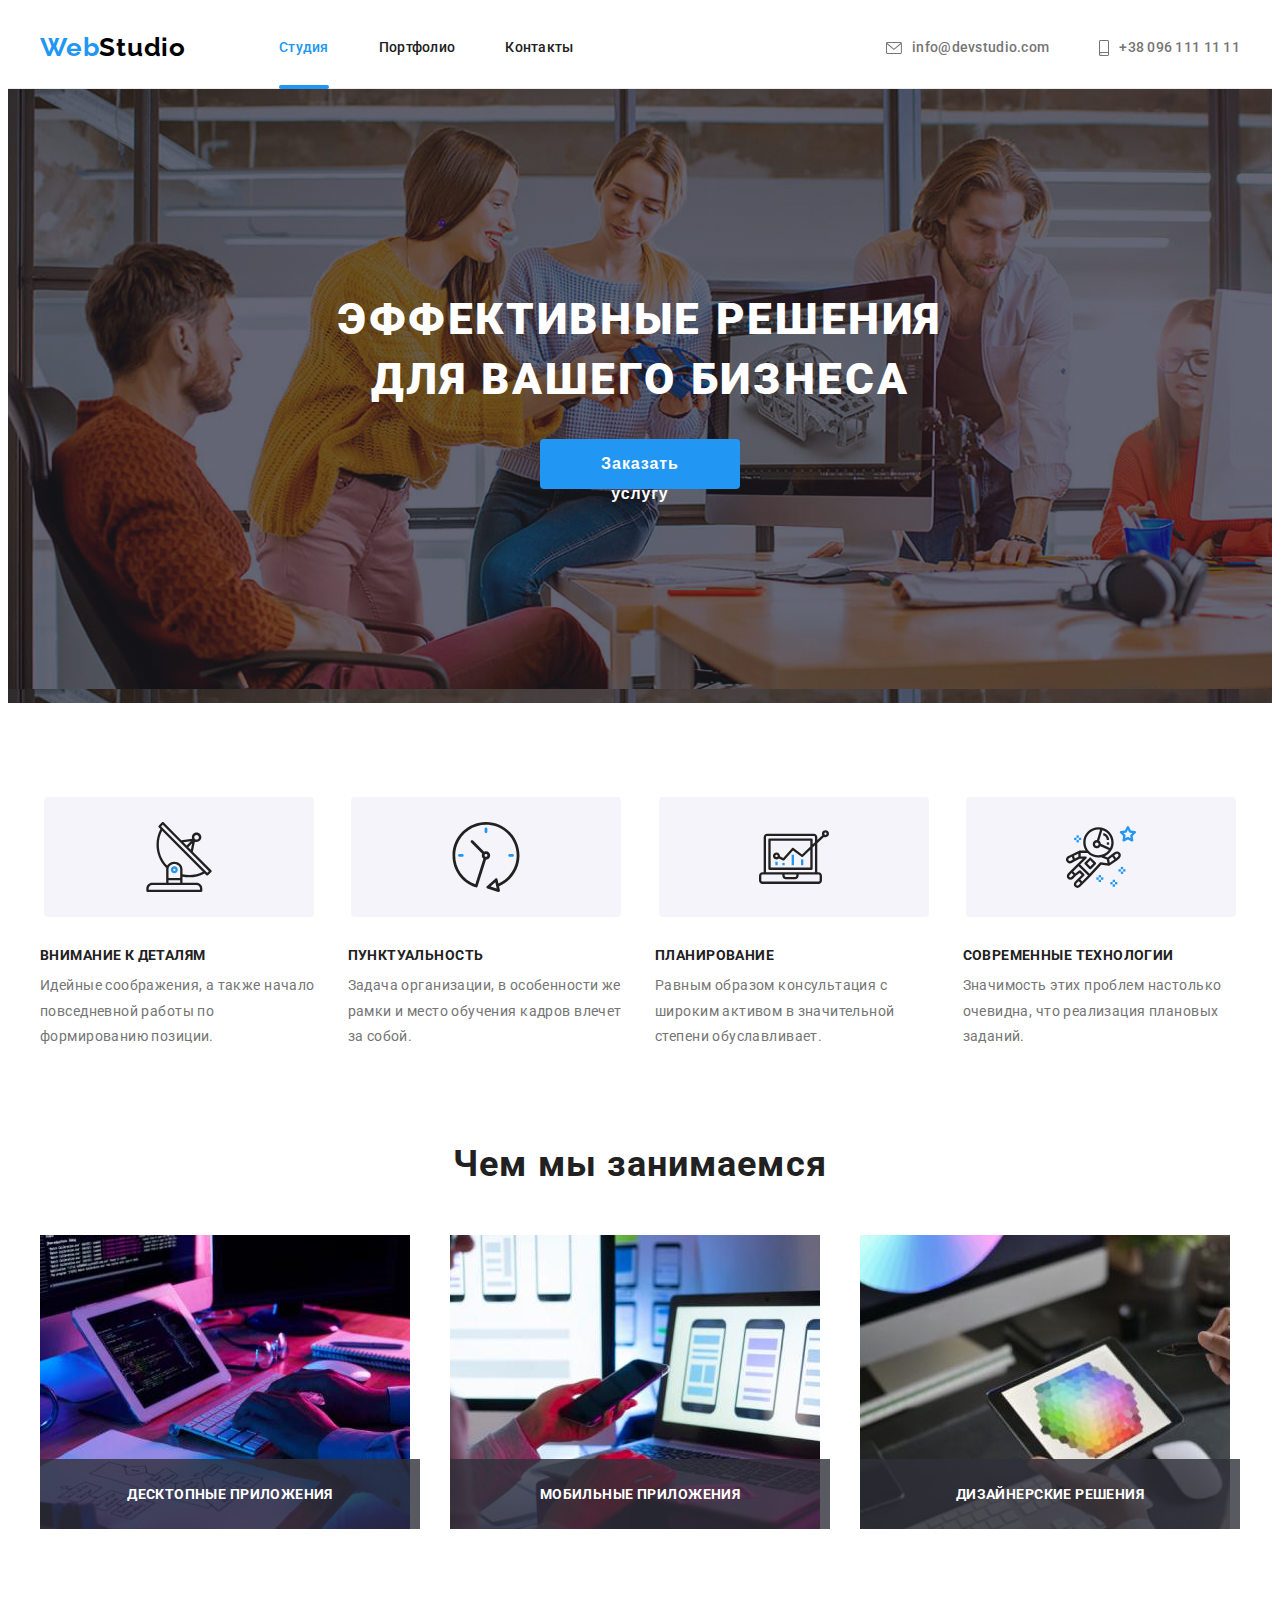
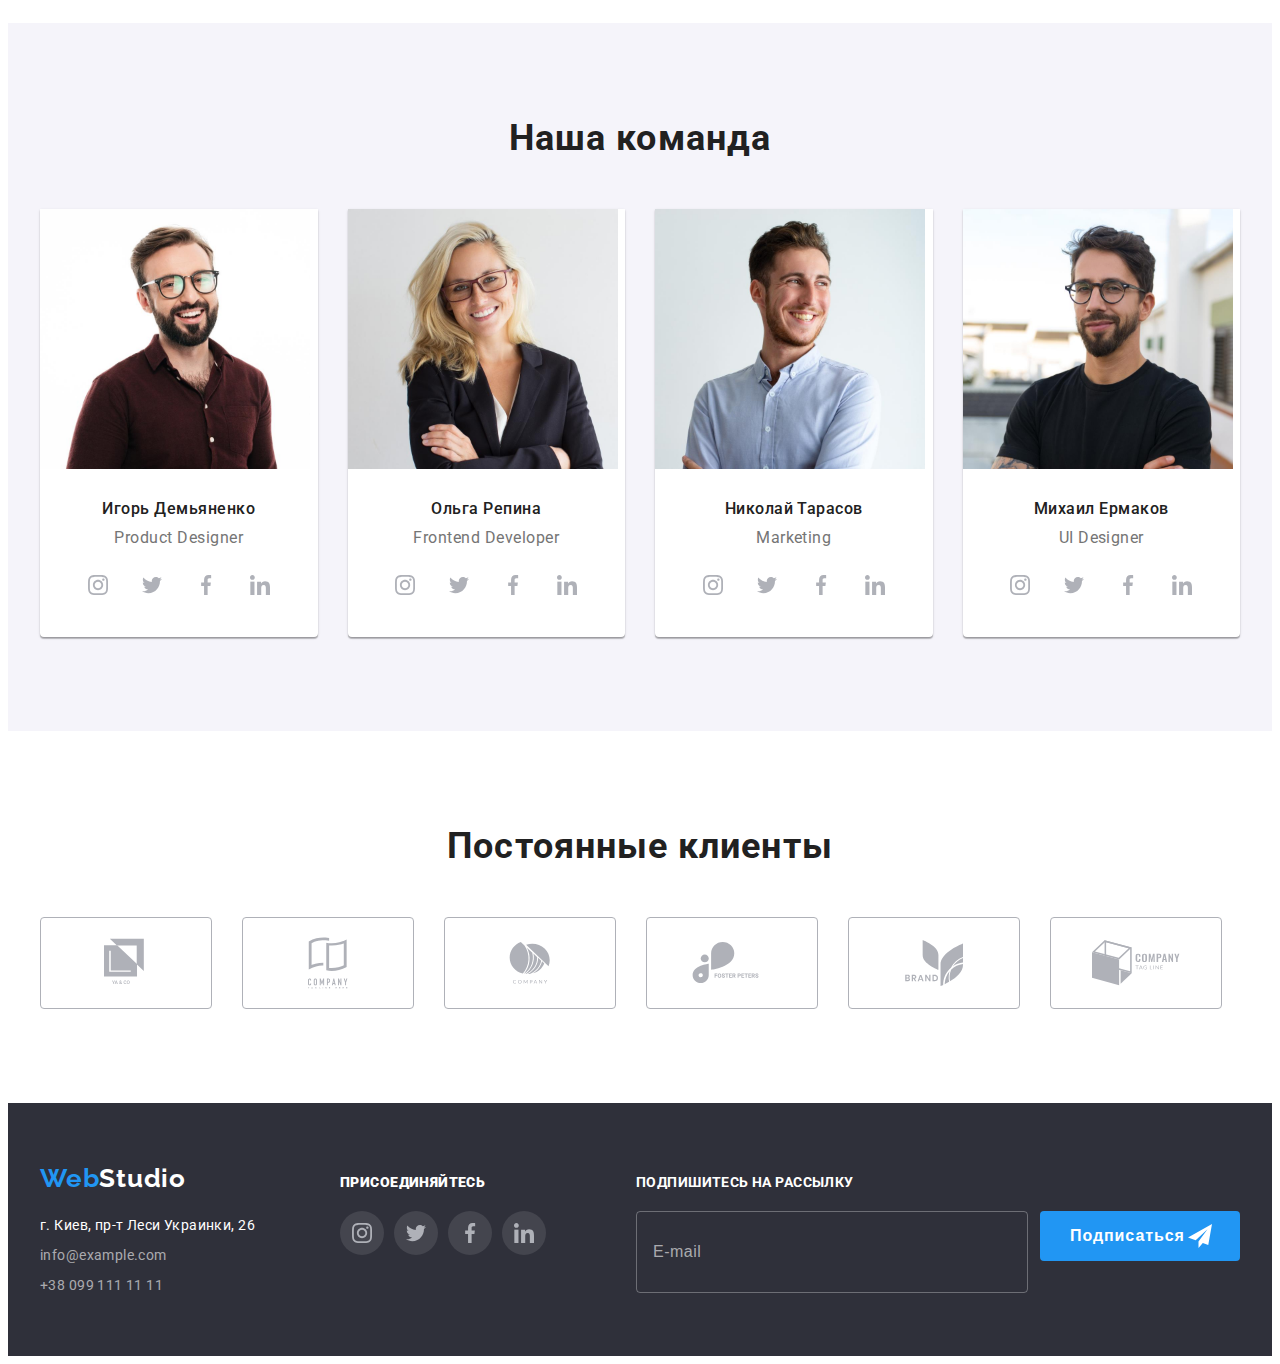
==== index.html @ e1574d2a "Copies all files from hw-06 to hw-07" ====
<!DOCTYPE html>
<html lang="ru">
  <head>
    <meta charset="UTF-8" />
    <meta http-equiv="X-UA-Compatible" content="IE=edge" />
    <meta name="viewport" content="width=device-width, initial-scale=1.0" />
    <title>Веб Студия</title>
    <link
      rel="stylesheet"
      href="https://cdnjs.cloudflare.com/ajax/libs/modern-normalize/1.0.0/modern-normalize.css"
      integrity="sha512-Zx6MlUMKSVJoQ+83OwhdILe8cSEsCzfqThJd7J/VA2UrK6Ctj85p+xzqfyuNXE5B1k25uUdmJ2OzItbBy9GHAQ=="
      crossorigin="anonymous"
    />

    <link rel="preconnect" href="https://fonts.gstatic.com" />
    <link
      rel="stylesheet"
      href="https://cdnjs.cloudflare.com/ajax/libs/animate.css/4.1.1/animate.min.css"
    />
    <link
      href="https://fonts.googleapis.com/css2?family=Raleway:wght@700&family=Roboto:wght@400;500;700;900&display=swap"
      rel="stylesheet"
    />

    <link rel="stylesheet" href="./CSS/styles.css" />
  </head>

  <body>
    <!--Шапка страницы-->
    <header class="header">
      <div class="container">
        <a class="logo link animate__swing" lang="en" href="./index.html"
          >Web<span class="logo-header-part">Studio</span></a
        >

        <nav class="site-nav">
          <ul class="list">
            <li class="list-item">
              <a class="link action current" href="./index.html">Студия</a>
            </li>
            <li class="list-item">
              <a class="link action" href="./portfolio.html">Портфолио</a>
            </li>
            <li class="list-item">
              <a class="link action" href="">Контакты</a>
            </li>
          </ul>
        </nav>
        <ul class="list header-contacts">
          <li class="list-item">
            <a class="link action" href="mailto:info@devstudio.com">
              <svg class="contacts-icon" width="16" height="12">
                <use href="./images/icons.svg#icon-mail"></use>
              </svg>
              info@devstudio.com</a
            >
          </li>
          <li class="list-item">
            <a class="link action" href="tel:+380961111111">
              <svg class="contacts-icon" width="10" height="16">
                <use href="./images/icons.svg#icon-smartphone"></use>
              </svg>
              +38 096 111 11 11</a
            >
          </li>
        </ul>
      </div>
    </header>

    <!--Основной контент страницы-->
    <main>
      <!--Секция герой-->
      <section class="hero">
        <h1 class="hero-title">Эффективные решения для вашего бизнеса</h1>
        <button class="hero-btn action-btn" type="button" data-modal-open>
          Заказать услугу
        </button>
      </section>

      <!--Секция преимущества компании-->
      <section class="advantages">
        <div class="container">
          <h2 class="visually-hidden">Наши сильные стороны</h2>

          <ul class="list">
            <li class="advantages-item">
              <div class="advantages-icon-box">
                <svg class="advantages-icon" width="70" height="70">
                  <use href="./images/icons.svg#icon-antenna"></use>
                </svg>
              </div>
              <h3 class="advantages-title">Внимание к деталям</h3>
              <p class="advantages-text">
                Идейные соображения, а также начало повседневной работы по
                формированию позиции.
              </p>
            </li>
            <li class="advantages-item">
              <div class="advantages-icon-box">
                <svg class="advantages-icon" width="70" height="70">
                  <use href="./images/icons.svg#icon-clock"></use>
                </svg>
              </div>
              <h3 class="advantages-title">Пунктуальность</h3>
              <p class="advantages-text">
                Задача организации, в особенности же рамки и место обучения
                кадров влечет за собой.
              </p>
            </li>
            <li class="advantages-item">
              <div class="advantages-icon-box">
                <svg class="advantages-icon" width="70" height="70">
                  <use href="./images/icons.svg#icon-diagram"></use>
                </svg>
              </div>
              <h3 class="advantages-title">Планирование</h3>
              <p class="advantages-text">
                Равным образом консультация с широким активом в значительной
                степени обуславливает.
              </p>
            </li>
            <li class="advantages-item">
              <div class="advantages-icon-box">
                <svg class="advantages-icon" width="70" height="70">
                  <use href="./images/icons.svg#icon-astronaut"></use>
                </svg>
              </div>
              <h3 class="advantages-title">Современные технологии</h3>
              <p class="advantages-text">
                Значимость этих проблем настолько очевидна, что реализация
                плановых заданий.
              </p>
            </li>
          </ul>
        </div>
      </section>

      <!--Секция чем занимается компания-->
      <section class="abilities">
        <div class="container">
          <h2 class="abilities-title">Чем мы занимаемся</h2>
          <ul class="abilities-list list">
            <li class="abilities-item">
              <img
                src="./images/what-we-do/img-box1.jpg"
                alt="Разработчик компании вводит код для серверной части сайта с клавиатуры"
                width="370"
                height="294"
              />
              <h3 class="abilities-subtitle">Десктопные приложения</h3>
            </li>
            <li class="abilities-item">
              <img
                src="./images/what-we-do/img-box2.jpg"
                alt="Сотрудник компании создает макет интерфейса сайта адаптивный для мобильных устройств"
                width="370"
                height="294"
              />
              <h3 class="abilities-subtitle">Мобильные приложения</h3>
            </li>
            <li class="abilities-item">
              <img
                src="./images/what-we-do/img-box3.jpg"
                alt="Дизайнер компании подбирает цвет на палитре планшета"
                width="370"
                height="294"
              />
              <h3 class="abilities-subtitle">Дизайнерские решения</h3>
            </li>
          </ul>
        </div>
      </section>

      <!--Секция команда компании-->
      <section class="team">
        <div class="container">
          <h2 class="team-title">Наша команда</h2>
          <ul class="list team-list">
            <li class="team-item">
              <img
                src="./images/command-of-company/demyanenko.jpg"
                alt="Молодой мужчина в очках с аккуратной бородой в тёмной рубашке"
                width="270"
                height="260"
              />
              <div class="team-item-thumb">
                <h3 class="team-member">Игорь Демьяненко</h3>
                <p class="team-member-profesion">Product Designer</p>
                <ul class="list list-social-link">
                  <li class="item">
                    <a class="link" href="">
                      <svg class="social-icon" width="20" height="20">
                        <use href="./images/icons.svg#icon-instagram"></use>
                      </svg>
                    </a>
                  </li>
                  <li class="item">
                    <a class="link" href="">
                      <svg class="social-icon" width="20" height="20">
                        <use href="./images/icons.svg#icon-twitter"></use>
                      </svg>
                    </a>
                  </li>
                  <li class="item">
                    <a href="" class="link">
                      <svg class="social-icon" width="20" height="20">
                        <use href="./images/icons.svg#icon-facebook"></use>
                      </svg>
                    </a>
                  </li>
                  <li class="item">
                    <a href="" class="link">
                      <svg class="social-icon" width="20" height="20">
                        <use href="./images/icons.svg#icon-linkedin"></use>
                      </svg>
                    </a>
                  </li>
                </ul>
              </div>
            </li>

            <li class="team-item">
              <img
                src="./images/command-of-company/repina.jpg"
                alt="Молодая девушка блондинка в очках с красивой улыбкой"
                width="270"
                height="260"
              />
              <div class="team-item-thumb">
                <h3 class="team-member">Ольга Репина</h3>
                <p class="team-member-profesion">Frontend Developer</p>
                <ul class="list list-social-link">
                  <li class="item">
                    <a class="link" href="">
                      <svg class="social-icon" width="20" height="20">
                        <use href="./images/icons.svg#icon-instagram"></use>
                      </svg>
                    </a>
                  </li>
                  <li class="item">
                    <a class="link" href="">
                      <svg class="social-icon" width="20" height="20">
                        <use href="./images/icons.svg#icon-twitter"></use>
                      </svg>
                    </a>
                  </li>
                  <li class="item">
                    <a href="" class="link">
                      <svg class="social-icon" width="20" height="20">
                        <use href="./images/icons.svg#icon-facebook"></use>
                      </svg>
                    </a>
                  </li>
                  <li class="item">
                    <a href="" class="link">
                      <svg class="social-icon" width="20" height="20">
                        <use href="./images/icons.svg#icon-linkedin"></use>
                      </svg>
                    </a>
                  </li>
                </ul>
              </div>
            </li>

            <li class="team-item">
              <img
                src="./images/command-of-company/tarasov.jpg"
                alt="Молодой парень в белой рубашке улыбается"
                width="270"
                height="260"
              />
              <div class="team-item-thumb">
                <h3 class="team-member">Николай Тарасов</h3>
                <p class="team-member-profesion">Marketing</p>
                <ul class="list list-social-link">
                  <li class="item">
                    <a class="link" href="">
                      <svg class="social-icon" width="20" height="20">
                        <use href="./images/icons.svg#icon-instagram"></use>
                      </svg>
                    </a>
                  </li>
                  <li class="item">
                    <a class="link" href="">
                      <svg class="social-icon" width="20" height="20">
                        <use href="./images/icons.svg#icon-twitter"></use>
                      </svg>
                    </a>
                  </li>
                  <li class="item">
                    <a href="" class="link">
                      <svg class="social-icon" width="20" height="20">
                        <use href="./images/icons.svg#icon-facebook"></use>
                      </svg>
                    </a>
                  </li>
                  <li class="item">
                    <a href="" class="link">
                      <svg class="social-icon" width="20" height="20">
                        <use href="./images/icons.svg#icon-linkedin"></use>
                      </svg>
                    </a>
                  </li>
                </ul>
              </div>
            </li>

            <li class="team-item">
              <img
                src="./images/command-of-company/ermakov.jpg"
                alt="Молодой парень с короткой бородой в очках и черной футболке"
                width="270"
                height="260"
              />
              <div class="team-item-thumb">
                <h3 class="team-member">Михаил Ермаков</h3>
                <p class="team-member-profesion">UI Designer</p>
                <ul class="list list-social-link">
                  <li class="item">
                    <a class="link" href="">
                      <svg class="social-icon" width="20" height="20">
                        <use href="./images/icons.svg#icon-instagram"></use>
                      </svg>
                    </a>
                  </li>
                  <li class="item">
                    <a class="link" href="">
                      <svg class="social-icon" width="20" height="20">
                        <use href="./images/icons.svg#icon-twitter"></use>
                      </svg>
                    </a>
                  </li>
                  <li class="item">
                    <a href="" class="link">
                      <svg class="social-icon" width="20" height="20">
                        <use href="./images/icons.svg#icon-facebook"></use>
                      </svg>
                    </a>
                  </li>
                  <li class="item">
                    <a href="" class="link">
                      <svg class="social-icon" width="20" height="20">
                        <use href="./images/icons.svg#icon-linkedin"></use>
                      </svg>
                    </a>
                  </li>
                </ul>
              </div>
            </li>
          </ul>
        </div>
      </section>

      <!-- Секция постоянные клиенты -->
      <section class="regular-customers">
        <div class="container">
          <h2 class="regular-customers-title">Постоянные клиенты</h2>
          <ul class="list regular-customers-list">
            <li class="regular-customers-item">
              <a href="" class="link action">
                <svg class="icon" width="44" height="50">
                  <use href="./images/icons.svg#icon-logo-1"></use>
                </svg>
              </a>
            </li>
            <li class="regular-customers-item">
              <a href="" class="link action">
                <svg class="icon" width="40" height="52">
                  <use href="./images/icons.svg#icon-logo-2"></use>
                </svg>
              </a>
            </li>
            <li class="regular-customers-item">
              <a href="" class="link action">
                <svg class="icon" width="42" height="42">
                  <use href="./images/icons.svg#icon-logo-3"></use>
                </svg>
              </a>
            </li>
            <li class="regular-customers-item">
              <a href="" class="link action">
                <svg class="icon" width="80" height="42">
                  <use href="./images/icons.svg#icon-logo-4"></use>
                </svg>
              </a>
            </li>
            <li class="regular-customers-item">
              <a href="" class="link action">
                <svg class="icon" width="60" height="46">
                  <use href="./images/icons.svg#icon-logo-5"></use>
                </svg>
              </a>
            </li>
            <li class="regular-customers-item">
              <a href="" class="link action">
                <svg class="icon" width="88" height="46">
                  <use href="./images/icons.svg#icon-logo-6"></use>
                </svg>
              </a>
            </li>
          </ul>
        </div>
      </section>
    </main>

    <!--Подвал страницы-->
    <footer class="footer">
      <div class="container">
        <div>
          <a class="logo link animate__swing" href="./index.html"
            >Web<span class="logo-footer-part">Studio</span></a
          >
          <address class="address">
            <p class="address-text">г. Киев, пр-т Леси Украинки, 26</p>
            <ul class="list footer-contacts">
              <li class="item">
                <a class="link" href="mailto:info@example.com"
                  >info@example.com</a
                >
              </li>
              <li class="item">
                <a class="link" href="tel:+380991111111">+38 099 111 11 11</a>
              </li>
            </ul>
          </address>
        </div>
        <div class="join-part">
          <p class="join-text"><strong>присоединяйтесь</strong></p>
          <ul class="list list-social-link">
            <li class="item">
              <a class="link" href="">
                <svg class="social-icon" width="20" height="20">
                  <use href="./images/icons.svg#icon-instagram"></use>
                </svg>
              </a>
            </li>
            <li class="item">
              <a class="link" href="">
                <svg class="social-icon" width="20" height="20">
                  <use href="./images/icons.svg#icon-twitter"></use>
                </svg>
              </a>
            </li>
            <li class="item">
              <a href="" class="link">
                <svg class="social-icon" width="20" height="20">
                  <use href="./images/icons.svg#icon-facebook"></use>
                </svg>
              </a>
            </li>
            <li class="item">
              <a href="" class="link">
                <svg class="social-icon" width="20" height="20">
                  <use href="./images/icons.svg#icon-linkedin"></use>
                </svg>
              </a>
            </li>
          </ul>
        </div>

        <div class="subscription-part">
          <strong class="subscription-text">Подпишитесь на рассылку</strong>
          <form class="subscription-form">
            <input
              class="form-field"
              type="email"
              name="email-for-subscription"
              placeholder="E-mail"
              required
            />
            <button class="subscription-btn" type="submit">
              Подписаться<svg class="icon" width="24" height="24">
                <use href="./images/icons.svg#icon-send"></use>
              </svg>
            </button>
          </form>
        </div>
      </div>
    </footer>

    <!-- Модальное окно -->
    <div class="backdrop is-hidden" data-modal>
      <div class="modal-window">
        <button class="close-modal-btn" type="button" data-modal-close>
          <svg class="close-modal-icon">
            <use href="./images/icons.svg#icon-close-modal"></use>
          </svg>
        </button>

        <p class="modal-description">Оставьте свои данные, мы вам перезвоним</p>
        <form class="modal-form">
          <label class="modal-label" for="user-name">Имя</label>
          <div class="modal-field-box">
            <input
              class="modal-input input-text"
              id="user-name"
              type="text"
              name="user-name"
              minlength="2"
              required
            />
            <svg class="modal-icon" width="18" height="18">
              <use href="./images/icons.svg#icon-user-name"></use>
            </svg>
          </div>
          <label class="modal-label" for="user-phone">Телефон</label>
          <div class="modal-field-box">
            <input
              class="modal-input input-text"
              id="user-phone"
              type="tel"
              name="user-phone"
              pattern="[0-9]{3}-[0-9]{3}-[0-9]{2}-[0-9]{2}"
              title="000-000-00-00"
              required
            />
            <svg class="modal-icon" width="18" height="18">
              <use href="./images/icons.svg#icon-user-phone"></use>
            </svg>
          </div>
          <label class="modal-label" for="user-email">Почта</label>
          <div class="modal-field-box">
            <input
              class="modal-input input-text"
              id="user-email"
              type="email"
              name="user-email"
            />
            <svg class="modal-icon" width="18" height="18">
              <use href="./images/icons.svg#icon-user-email"></use>
            </svg>
          </div>

          <label class="modal-label" for="user-comment">Комментарий</label>
          <textarea
            class="comment-field input-text"
            name="user-comment"
            id="user-comment"
            placeholder="Введите текст"
          ></textarea>

          <div class="agreement-box">
            <label class="agreement-text" for="user-agreement"
              ><input
                class="agreement-input visually-hidden"
                id="user-agreement"
                type="checkbox"
              />
              <span class="agreement-checkbox"></span>
              Соглашаюсь с рассылкой и принимаю&nbsp
            </label>
            <a class="link agreement-link" href=""> Условия договора</a>
          </div>

          <button class="send-modal-btn" type="submit">Отправить</button>
        </form>
      </div>
    </div>

    <script src="./js/modal.js"></script>
  </body>
</html>
---- CSS/styles.css ----
:root {
  /* Паддинги секций */
  --section-pdg: 94px;

  /* Основной зазор */
  --primary-gap: 30px;

  /* Шрифты */
  --primary-font: 'Roboto', sans-serif;
  --secondary-font: 'Raleway', sans-serif;

  /* Фоны */
  --primary-bgc: #ffffff;
  --footer-bgc: #2f303a;
  /* Фон кнопок фильтра и фон секции команды*/
  --secondary-bgc: #f5f4fa;

  /* Заголовки h2-h3, текст кнопок фильтра, текст навигации в шапке */
  --main-title-color: #212121;

  /* Основной текст, контакты в шапке */
  --paragraph-color: #757575;

  /* Цвета логотипа */
  --primary-part-logo-color: #2196f3;
  --header-part-logo-color: #000000;
  --footer-part-logo-color: #ffffff;

  /* Состояние активности: ссылки (текст), кнопки фильтра (фон) */
  --action-color: #2196f3;

  /* Фон кнопки героя при наведении */
  --hero-btn-action-bgc: #188ce8;

  /* Почта и телефон в подвале */
  --fotter-contacts-color: rgba(255, 255, 255, 0.6);

  /* Рамка карточек проектов в портфолио */
  --project-border-color: #eeeeee;
}

body {
  font-family: var(--primary-font);
  background-color: var(--primary-bgc);
}

h1,
h2,
h3,
h4,
h5,
h6,
p {
  margin: 0;
}

ul,
ol {
  margin: 0;
  padding: 0;
}

img {
  display: block;
  max-width: 100%;
  height: auto;
}

.list {
  list-style: none;
}

.link {
  text-decoration: none;
}

.container {
  max-width: 1200px;
  padding-left: 15px;
  padding-right: 15px;
  margin: 0 auto;
}

/* ===========ЛОГО============= */
.logo {
  margin-right: 93px;
  padding: 24px 0;
  font-family: var(--secondary-font);
  font-size: 26px;
  line-height: 1.2;
  font-weight: 700;
  letter-spacing: 0.03em;
  color: #2196f3;
  animation-duration: 1000ms;
  animation-delay: 250ms;
}

.logo-header-part {
  color: #000000;
}

.logo:hover {
  animation-iteration-count: infinite;
  animation-duration: 500ms;
  animation-name: pulse;
}

.logo-footer-part {
  color: #ffffff;
}

.footer .logo {
  padding: 0;
  margin-right: 0;
}

/* =============КОНЕЦ ЛОГО============== */

/* ===============ШАПКА========================= */
.header {
  border-bottom: 1px solid #ececec;
}

.header .link {
  display: block;
}

.site-nav .link {
  padding: 32px 0;
}

.current {
  position: relative;
}

.current::after {
  position: absolute;
  bottom: -1px;
  content: '';
  display: block;
  height: 4px;
  width: 100%;
  border-radius: 2px;
  background-color: var(--primary-part-logo-color);
}

.site-nav .link,
.header-contacts .link {
  font-weight: 500;
  font-size: 14px;
  line-height: 1.14;
  letter-spacing: 0.02em;
  color: #212121;
}

.header-contacts .link {
  /* padding: 5px 0; */
  color: #757575;
  display: flex;
  align-items: center;
}

.contacts-icon {
  fill: currentColor;
  margin-right: 10px;
}

.action {
  transition: color 250ms cubic-bezier(0.4, 0, 0.2, 1);
}

.action:hover,
.action:focus {
  color: var(--action-color);
}

.site-nav .current {
  color: var(--action-color);
}

.header .container {
  display: flex;
  align-items: center;
}

.site-nav .list {
  display: flex;
}

.header .list-item:not(:last-child) {
  margin-right: 50px;
}

.header-contacts {
  display: flex;
  margin-left: auto;
  align-items: center;
}

/* ===================КОНЕЦ ШАПКИ================== */

/* =================ГЕРОЙ===================== */
.hero {
  max-width: 1600px;
  padding: 200px 0;
  margin: 0 auto;
  background-color: #c4c4c4;
  background-image: linear-gradient(
      rgba(47, 48, 58, 0.4),
      rgba(47, 48, 58, 0.4)
    ),
    url(../images/hero.jpg);
  text-align: center;
}

.hero-title {
  margin: 0 auto;
  width: 696px;
  margin-bottom: 30px;
  font-weight: 900;
  font-size: 44px;
  line-height: 1.363636363636364;
  text-transform: uppercase;
  letter-spacing: 0.06em;
  color: #ffffff;
}

.hero-btn,
.subscription-btn,
.send-modal-btn {
  display: inline-block;
  width: 200px;
  height: 50px;
  padding: 10px 32px;
  font-weight: 700;
  font-size: 16px;
  line-height: 1.875;
  text-align: center;
  letter-spacing: 0.058em;
  color: #ffffff;
  background-color: #2196f3;
  border: none;
  border-radius: 4px;
  cursor: pointer;
  transition: background-color 250ms cubic-bezier(0.4, 0, 0.2, 1);
}

.action-btn:hover,
.action-btn:focus,
.subscription-btn:hover,
.subscription-btn:focus,
.send-modal-btn:hover,
.send-modal-btn:focus {
  background-color: var(--hero-btn-action-bgc);
}
/* ===============КОНЕЦ ГЕРОЯ=================== */

/* ================ПРЕИМУЩЕСТВА================ */
.advantages {
  padding: var(--section-pdg) 0;
}

/* Скрытый заголовок секции */
.visually-hidden {
  position: absolute !important;
  clip: rect(1px 1px 1px 1px); /* IE6 IE7 */
  clip: rect(1px 1px 1px 1px);
  padding: 0 !important;
  border: 0 !important;
  height: 1px !important;
  width: 1px !important;
  overflow: hidden;
}

.advantages-icon-box {
  display: flex;
  justify-content: center;
  align-items: center;
  width: 270px;
  height: 120px;
  margin: 0 auto 30px;
  background-color: var(--secondary-bgc);
  border-radius: 4px;
}

.advantages-icon {
  width: 70px;
  height: 70px;
}

.advantages-title,
.abilities-subtitle {
  margin-bottom: 10px;
  font-weight: 700;
  font-size: 14px;
  line-height: 1.1721;
  letter-spacing: 0.03em;
  text-transform: uppercase;
  color: var(--main-title-color);
}

.advantages-text,
.agreement-text,
.agreement-link {
  font-weight: 400;
  font-size: 14px;
  line-height: 1.8;
  letter-spacing: 0.03em;
  color: var(--paragraph-color);
}

.advantages .list {
  display: flex;
  flex-wrap: wrap;
  justify-content: center;
  margin-top: calc(-1 * var(--primary-gap));
  margin-left: calc(-1 * var(--primary-gap));
}

.advantages-item {
  margin-top: var(--primary-gap);
  margin-left: var(--primary-gap);
  flex-basis: calc(100% / 4 - var(--primary-gap));
}

/* ==============КОНЕЦ ПРЕИМУЩЕСТВА=============== */

/* ============ВОЗМОЖНОСТИ и КОМАНДА==============*/
.abilities-title,
.team-title,
.regular-customers-title {
  margin-bottom: 50px;
  font-weight: 700;
  font-size: 36px;
  line-height: 1.17;
  text-align: center;
  letter-spacing: 0.03em;
  color: var(--main-title-color);
}

.abilities-subtitle {
  position: absolute;
  display: block;
  margin: 0;
  padding: 27px 0;
  width: 100%;
  bottom: 0;

  text-align: center;
  color: #ffffff;
  background-color: rgba(47, 48, 58, 0.8);
}

.abilities {
  padding: 0 0 var(--section-pdg);
}

.abilities-list {
  display: flex;
  flex-wrap: wrap;
  justify-content: center;
  margin-top: calc(-1 * var(--primary-gap));
  margin-left: calc(-1 * var(--primary-gap));
}

.abilities-item {
  position: relative;
  margin-top: var(--primary-gap);
  margin-left: var(--primary-gap);
  flex-basis: calc(100% / 3 - var(--primary-gap));
}

.team {
  background-color: var(--secondary-bgc);
  padding: var(--section-pdg) 0;
}

.team-member,
.team-member-profesion {
  font-weight: 500;
  font-size: 16px;
  line-height: 1.19;
  text-align: center;
  letter-spacing: 0.03em;
  color: var(--main-title-color);
}

.team-member-profesion {
  font-weight: 400;
  color: var(--paragraph-color);
  margin-bottom: 16px;
}

.team-title {
  margin-bottom: 50px;
}

.team .team-list {
  display: flex;
  flex-wrap: wrap;
  justify-content: center;
  margin-top: calc(-1 * var(--primary-gap));
  margin-left: calc(-1 * var(--primary-gap));
}

.team-item {
  margin-top: var(--primary-gap);
  margin-left: var(--primary-gap);
  flex-basis: calc(100% / 4 - var(--primary-gap));
  box-shadow: 0px 1px 3px rgba(0, 0, 0, 0.12), 0px 1px 1px rgba(0, 0, 0, 0.14),
    0px 2px 1px rgba(0, 0, 0, 0.2);
  border-radius: 0px 0px 4px 4px;
  background-color: #ffffff;
}

.team-item-thumb {
  padding: 30px 32px;
}

.team-member {
  margin-bottom: 10px;
}

.social-icon {
  width: 20px;
  height: 20px;
}

.list-social-link {
  display: flex;
  justify-content: center;
  align-items: center;
}

.list-social-link .link {
  width: 44px;
  height: 44px;
  display: flex;
  justify-content: center;
  align-items: center;
  background-color: transparent;
  border-radius: 50%;
  fill: #afb1b8;
  color: #ffffff;
  transition: background-color 250ms cubic-bezier(0.4, 0, 0.2, 1),
    fill 250ms cubic-bezier(0.4, 0, 0.2, 1);
}

.list-social-link .link:hover,
.list-social-link .link:focus {
  background-color: var(--action-color);
  fill: currentColor;
}

.list-social-link > .item:not(:last-child) {
  margin-right: 10px;
}
/* КОНЕЦ ВОЗМОЖНОСТИ и КОМАНДА */

/* ПОСТОЯННЫЕ КЛИЕНТЫ */
.regular-customers {
  padding: 94px 0;
}

.regular-customers-list {
  display: flex;
  flex-wrap: wrap;
  margin-top: calc(-1 * (var(--primary-gap)));
  margin-left: calc(-1 * (var(--primary-gap)));
}

.regular-customers-item {
  border: 1px solid #afb1b8;
  border-radius: 4px;
  margin-top: var(--primary-gap);
  margin-left: var(--primary-gap);
  width: 170px;
  height: 90px;
  transition: border-color 250ms cubic-bezier(0.4, 0, 0.2, 1);
  cursor: pointer;
}

.regular-customers-item .link {
  width: 100%;
  height: 100%;
  display: flex;
  justify-content: center;
  align-items: center;
  color: var(--action-color);
  fill: #afb1b8;
  transition: fill 250ms cubic-bezier(0.4, 0, 0.2, 1);
}

.regular-customers-item:hover .link,
.regular-customers-item .link:focus,
.regular-customers-item:hover {
  color: var(--action-color);
  border-color: var(--action-color);
  fill: currentColor;
}
/* КОНЕЦ ПОСТОЯННЫЕ КЛИЕНТЫ */

/* ПОРТФОЛИО */
.filter-btn {
  font-weight: 500;
  font-size: 16px;
  line-height: 1.625;
  text-align: center;
  letter-spacing: 0.03em;
  color: #212121;
  background-color: var(--secondary-bgc);
  cursor: pointer;
  transition: background-color 250ms cubic-bezier(0.4, 0, 0.2, 1),
    box-shadow 250ms cubic-bezier(0.4, 0, 0.2, 1),
    color 250ms cubic-bezier(0.4, 0, 0.2, 1);
}

.filter-btn:hover,
.filter-btn:focus {
  color: #ffffff;
  background-color: var(--action-color);
  box-shadow: 0px 3px 1px rgba(0, 0, 0, 0.1), 0px 1px 2px rgba(0, 0, 0, 0.08),
    0px 2px 2px rgba(0, 0, 0, 0.12);
}

.project-title {
  font-weight: 700;
  font-size: 18px;
  line-height: 2;
  letter-spacing: 0.06em;
  color: var(--main-title-color);
  margin-bottom: 4px;
}

.project-text {
  font-weight: 400;
  font-size: 16px;
  line-height: 1.875;
  letter-spacing: 0.03em;
  color: var(--paragraph-color);
}

.projects {
  padding: var(--section-pdg) 0;
}

.projects-filter {
  display: flex;
  justify-content: center;
  margin-bottom: 50px;
}

.filter-btn {
  padding: 6px 22px;
  border: none;
  border-radius: 4px;
}

.filter-list-item:not(:last-child) {
  margin-right: 8px;
}

.projects .link {
  display: block;
}

.projects-list {
  display: flex;
  flex-wrap: wrap;
  justify-content: center;
  margin-top: calc(-1 * (var(--primary-gap)));
  margin-left: calc(-1 * (var(--primary-gap)));
}

.projects-list-item {
  margin-top: var(--primary-gap);
  margin-left: var(--primary-gap);
  flex-basis: calc(100% / 3 - var(--primary-gap));
  transition: box-shadow 250ms cubic-bezier(0.4, 0, 0.2, 1);
}

.projects-item-thumb {
  padding: 20px 23px 19px;
  border: 1px solid #eeeeee;
  border-top: none;
}

.projects-list-item:hover,
.projects-list-item .link:focus {
  box-shadow: 0px 1px 1px rgba(0, 0, 0, 0.12), 0px 4px 4px rgba(0, 0, 0, 0.06),
    1px 4px 6px rgba(0, 0, 0, 0.16);
}

.overlay-wrap {
  position: relative;
  overflow: hidden;
}

.overlay-text {
  position: absolute;
  bottom: 0;
  width: 100%;
  height: 100%;
  padding: 63px 24px;
  font-weight: 400;
  font-size: 18px;
  line-height: 1.56;
  letter-spacing: 0.03em;
  color: #ffffff;
  background-color: rgba(33, 150, 243, 0.9);
  transform: translateY(100%);
  transition: transform 250ms cubic-bezier(0.4, 0, 0.2, 1);
}

.projects-list-item:hover .overlay-text,
.projects-list-item .link:focus .overlay-text {
  transform: translateY(0%);
}

/* КОНЕЦ ПОРТФОЛИО */

/* ПОДВАЛ */
.footer {
  background-color: var(--footer-bgc);
  padding: 60px 0;
}

.footer .logo {
  display: block;
  margin-bottom: 20px;
}

.address-text,
.footer-contacts .item {
  margin-bottom: 9px;
}

.footer-contacts .item:last-child {
  margin-bottom: 0px;
}

.address {
  font-weight: 400;
  font-style: normal;
  font-size: 14px;
  line-height: 1.5;
  letter-spacing: 0.03em;
  color: #ffffff;
}

.address .link {
  color: rgba(255, 255, 255, 0.6);
}

.footer .container {
  display: flex;
  align-items: baseline;
}

.join-part {
  margin-left: 85px;
}

.join-text,
.subscription-text {
  display: inline-block;
  margin-bottom: 20px;
  font-weight: 700;
  font-size: 14px;
  line-height: 1.1721;
  letter-spacing: 0.03em;
  text-transform: uppercase;
  color: #ffffff;
}

.join-part .item {
  background-color: rgba(255, 255, 255, 0.1);
  border-radius: 50%;
}

.subscription-part {
  margin-left: auto;
}

.subscription-form > .form-field {
  width: 358px;
  height: 50px;
  display: block;
  margin-right: 12px;
  padding: 15px 16px;

  font-weight: 400;
  font-size: 16px;
  line-height: 1.187;
  letter-spacing: 0.08em;

  background-color: transparent;
  color: #ffffff;
  border-radius: 4px;
  border: 1px solid rgba(255, 255, 255, 0.3);
}

.subscription-form {
  display: flex;
}

.form-field::placeholder {
  font-size: 16px;
  line-height: 1.25;
  letter-spacing: 0.03em;
  color: rgba(255, 255, 255, 0.6);
}

.subscription-btn {
  position: relative;
  padding: 10px 61px 10px 30px;
}

.subscription-btn > .icon {
  position: absolute;
  top: 13px;
  right: 28px;
}

/* КОНЕЦ ПОДВАЛА */

/* МОДАЛЬНОЕ ОКНО */
.backdrop {
  position: fixed;
  top: 0;
  left: 0;
  width: 100vw;
  height: 100vh;
  background-color: rgba(0, 0, 0, 0.2);
  opacity: 1;
  transition: opacity 250ms cubic-bezier(0.4, 0, 0.2, 1);
}

.modal-window {
  position: absolute;
  padding: 40px;
  width: 528px;
  height: 581px;
  top: 50%;
  left: 50%;
  transform: translate(-50%, -50%) scale(1);
  box-shadow: 0px 1px 3px rgba(0, 0, 0, 0.12), 0px 1px 1px rgba(0, 0, 0, 0.14),
    0px 2px 1px rgba(0, 0, 0, 0.2);
  border-radius: 4px;
  background-color: #ffffff;
  transition: transform 250ms cubic-bezier(0.4, 0, 0.2, 1);
}

.close-modal-btn {
  position: absolute;
  display: flex;
  justify-content: center;
  align-items: center;
  width: 30px;
  height: 30px;
  top: 8px;
  right: 8px;
  border: 1px solid rgba(0, 0, 0, 0.1);
  border-radius: 50%;
  background-color: #ffffff;
  cursor: pointer;
  transition: border-color 250ms cubic-bezier(0.4, 0, 0.2, 1),
    fill 250ms cubic-bezier(0.4, 0, 0.2, 1);
}

.close-modal-icon {
  width: 18px;
  height: 18px;
}

.close-modal-btn:hover,
.close-modal-btn:focus {
  fill: var(--action-color);
  border-color: var(--action-color);
}

.backdrop.is-hidden {
  opacity: 0;
  /* visibility: hidden; */
  pointer-events: none;
}

.backdrop.is-hidden > .modal-window {
  transform: translate(-50%, -50%) scale(1.5);
}

.modal-description {
  margin-bottom: 12px;
  font-weight: 700;
  font-size: 20px;
  line-height: 1.35;
  text-align: center;
  letter-spacing: 0.03em;
  color: #212121;
}

.modal-label {
  display: inline-block;
  margin-bottom: 4px;
  font-weight: 400;
  font-size: 12px;
  line-height: 0.9;
  letter-spacing: 0.01em;
  color: #757575;
  cursor: pointer;
}

.modal-label:not(:first-child) {
  margin-top: 10px;
}

.modal-input {
  display: block;
  padding: 11px 10px 11px 41px;
  width: 100%;
  height: 40px;
  transition: border-color 250ms cubic-bezier(0.4, 0, 0.2, 1);
}

.input-text {
  font-weight: 400;
  font-size: 14px;
  line-height: 1.143;
  letter-spacing: 0.08em;
  color: var(--main-title-color);
}

.modal-input:focus + .modal-icon,
.modal-input:focus,
.comment-field:focus {
  fill: var(--action-color);
  border-color: var(--action-color);
  outline: none;
}

.comment-field {
  width: 448px;
  height: 120px;
  padding: 11px 15px;
  resize: none;
  transition: border-color 250ms cubic-bezier(0.4, 0, 0.2, 1);
}

.comment-field::placeholder {
  font-weight: 400;
  font-size: 12px;
  line-height: 1.166;
  letter-spacing: 0.01em;
  color: rgba(117, 117, 117, 0.5);
}

.modal-input,
.comment-field {
  border: 1px solid rgba(33, 33, 33, 0.2);
  border-radius: 4px;
  cursor: pointer;
}

.modal-field-box {
  position: relative;
}

.modal-icon {
  position: absolute;
  width: 18px;
  height: 18px;
  top: 11px;
  left: 12px;
  transition: fill 250ms cubic-bezier(0.4, 0, 0.2, 1);
}

.agreement-box {
  display: flex;
  align-items: center;
  margin-top: 20px;
}

.agreement-checkbox {
  display: inline-block;
  margin-right: 8px;
  width: 16px;
  height: 15px;
  border: 2px solid #212121;
  border-radius: 2px;
  transition: background-color 250ms cubic-bezier(0.4, 0, 0.2, 1),
    border-color 250ms cubic-bezier(0.4, 0, 0.2, 1),
    box-shadow 250ms cubic-bezier(0.4, 0, 0.2, 1);
}

.agreement-input:checked + .agreement-checkbox {
  background-color: var(--action-color);
  background-image: url(../images/icon-check.svg);
  background-size: contain;
  background-origin: border-box;
  border-color: var(--action-color);
}

.agreement-input:focus + .agreement-checkbox {
  /* box-shadow: 0 0 3px 2px var(--action-color); */
}

.agreement-input:focus-visible + .agreement-checkbox {
  box-shadow: 0 0 3px 2px var(--action-color);
}

.agreement-text {
  cursor: pointer;
  display: flex;
  align-items: center;
  justify-content: space-between;
}

.agreement-box .link {
  color: #2196f3;
  text-decoration-line: underline;
}

.send-modal-btn {
  display: block;
  margin: 30px auto 0;
}

/* КОНЕЦ МОДАЛЬНОГО ОКНА */
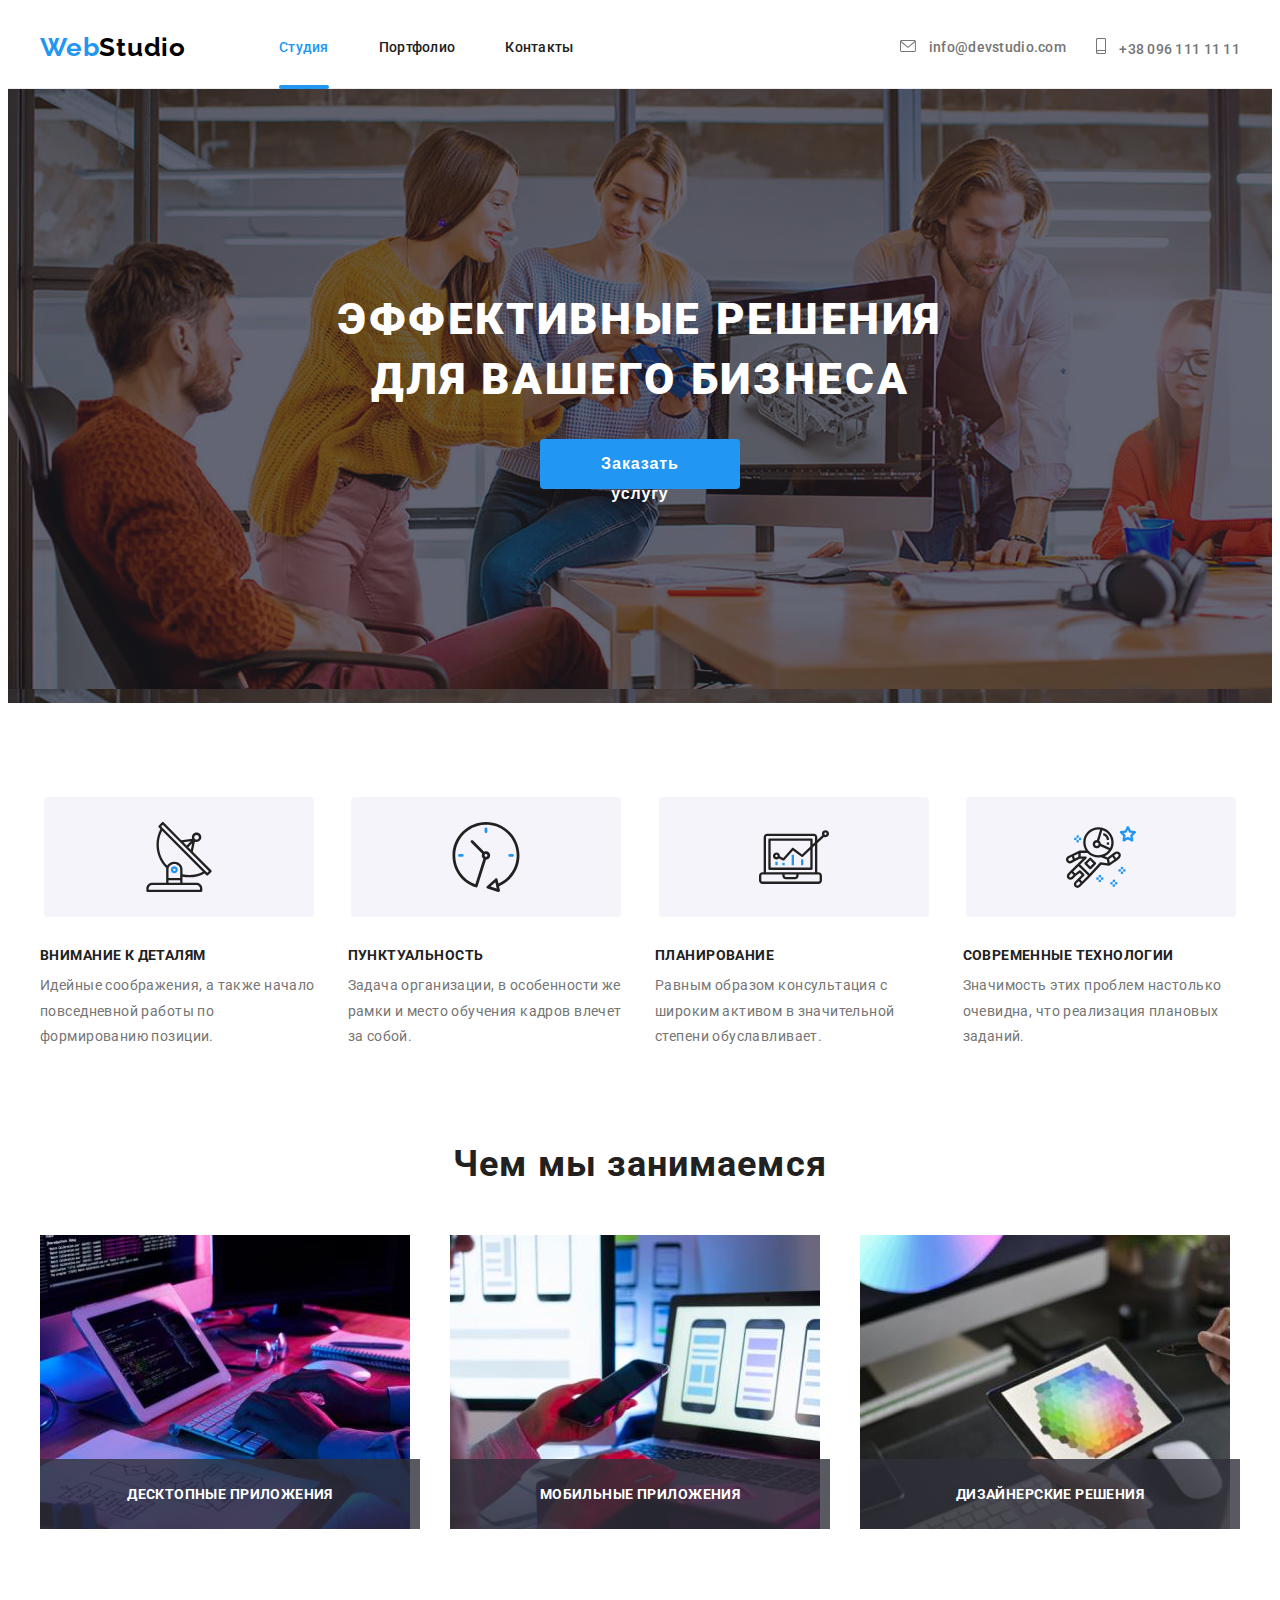
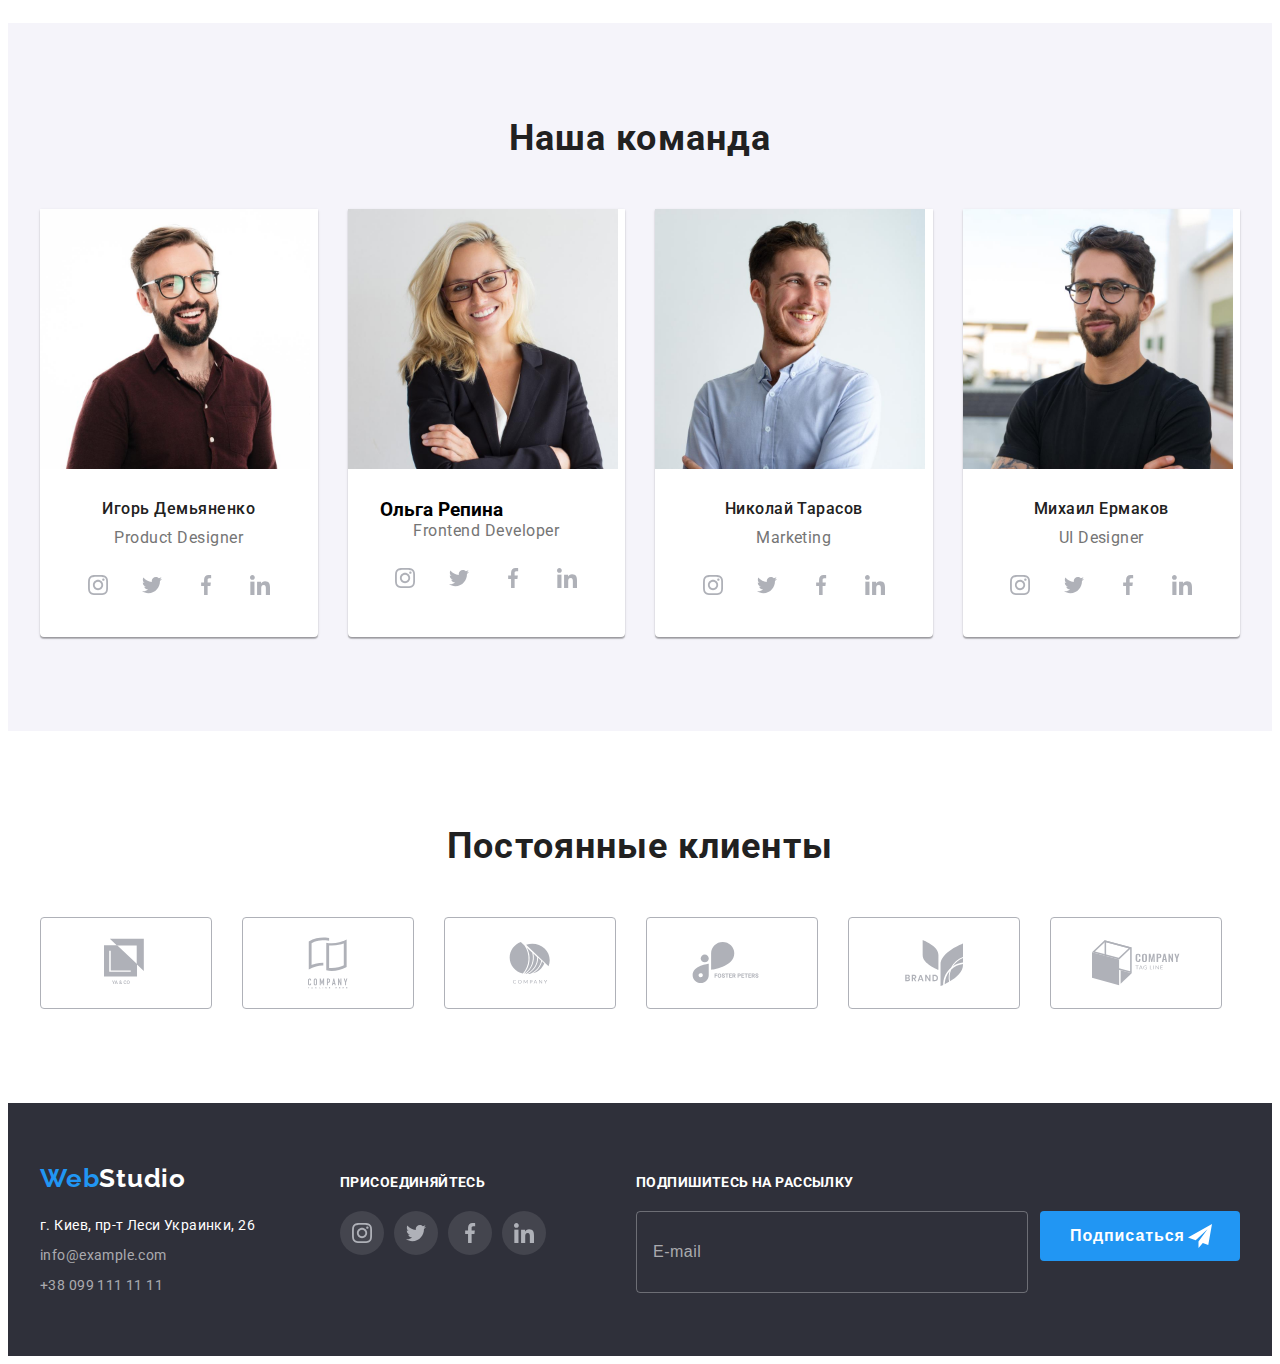
==== commit 3dcda493: "Renames class names according to BEM methodology" ====
--- a/index.html
+++ b/index.html
@@ -27,37 +27,46 @@
 
   <body>
     <!--Шапка страницы-->
-    <header class="header">
-      <div class="container">
-        <a class="logo link animate__swing" lang="en" href="./index.html"
-          >Web<span class="logo-header-part">Studio</span></a
+    <header class="page-header">
+      <div class="container page-header__container">
+        <a
+          class="logo page-header__logo link animate__swing"
+          lang="en"
+          href="./index.html"
+          >Web<span class="logo__part">Studio</span></a
         >
 
         <nav class="site-nav">
-          <ul class="list">
-            <li class="list-item">
-              <a class="link action current" href="./index.html">Студия</a>
-            </li>
-            <li class="list-item">
-              <a class="link action" href="./portfolio.html">Портфолио</a>
-            </li>
-            <li class="list-item">
-              <a class="link action" href="">Контакты</a>
+          <ul class="site-nav__list list">
+            <li class="site-nav__item">
+              <a
+                class="site-nav__link site-nav__link--current link"
+                href="./index.html"
+                >Студия</a
+              >
+            </li>
+            <li class="site-nav__item">
+              <a class="site-nav__link link" href="./portfolio.html"
+                >Портфолио</a
+              >
+            </li>
+            <li class="site-nav__item">
+              <a class="site-nav__link link" href="">Контакты</a>
             </li>
           </ul>
         </nav>
-        <ul class="list header-contacts">
-          <li class="list-item">
-            <a class="link action" href="mailto:info@devstudio.com">
-              <svg class="contacts-icon" width="16" height="12">
+        <ul class="contacts list list">
+          <li class="contacts__item">
+            <a class="contacts__link link" href="mailto:info@devstudio.com">
+              <svg class="contacts__icon" width="16" height="12">
                 <use href="./images/icons.svg#icon-mail"></use>
               </svg>
               info@devstudio.com</a
             >
           </li>
-          <li class="list-item">
-            <a class="link action" href="tel:+380961111111">
-              <svg class="contacts-icon" width="10" height="16">
+          <li class="contacts__item">
+            <a class="contacts__link link" href="tel:+380961111111">
+              <svg class="contacts__icon" width="10" height="16">
                 <use href="./images/icons.svg#icon-smartphone"></use>
               </svg>
               +38 096 111 11 11</a
@@ -71,8 +80,8 @@
     <main>
       <!--Секция герой-->
       <section class="hero">
-        <h1 class="hero-title">Эффективные решения для вашего бизнеса</h1>
-        <button class="hero-btn action-btn" type="button" data-modal-open>
+        <h1 class="hero__title">Эффективные решения для вашего бизнеса</h1>
+        <button class="button" type="button" data-modal-open>
           Заказать услугу
         </button>
       </section>
@@ -82,51 +91,53 @@
         <div class="container">
           <h2 class="visually-hidden">Наши сильные стороны</h2>
 
-          <ul class="list">
-            <li class="advantages-item">
-              <div class="advantages-icon-box">
-                <svg class="advantages-icon" width="70" height="70">
+          <ul class="advantages__list list">
+            <li class="advantages__item">
+              <div class="advantages__box">
+                <svg class="advantages__icon" width="70" height="70">
                   <use href="./images/icons.svg#icon-antenna"></use>
                 </svg>
               </div>
-              <h3 class="advantages-title">Внимание к деталям</h3>
-              <p class="advantages-text">
+              <h3 class="subtitle advantages__subtitle">Внимание к деталям</h3>
+              <p class="advantages__description">
                 Идейные соображения, а также начало повседневной работы по
                 формированию позиции.
               </p>
             </li>
-            <li class="advantages-item">
-              <div class="advantages-icon-box">
-                <svg class="advantages-icon" width="70" height="70">
+            <li class="advantages__item">
+              <div class="advantages__box">
+                <svg class="advantages__icon" width="70" height="70">
                   <use href="./images/icons.svg#icon-clock"></use>
                 </svg>
               </div>
-              <h3 class="advantages-title">Пунктуальность</h3>
-              <p class="advantages-text">
+              <h3 class="subtitle advantages__subtitle">Пунктуальность</h3>
+              <p class="advantages__description">
                 Задача организации, в особенности же рамки и место обучения
                 кадров влечет за собой.
               </p>
             </li>
-            <li class="advantages-item">
-              <div class="advantages-icon-box">
-                <svg class="advantages-icon" width="70" height="70">
+            <li class="advantages__item">
+              <div class="advantages__box">
+                <svg class="advantages__icon" width="70" height="70">
                   <use href="./images/icons.svg#icon-diagram"></use>
                 </svg>
               </div>
-              <h3 class="advantages-title">Планирование</h3>
-              <p class="advantages-text">
+              <h3 class="subtitle advantages__subtitle">Планирование</h3>
+              <p class="advantages__description">
                 Равным образом консультация с широким активом в значительной
                 степени обуславливает.
               </p>
             </li>
-            <li class="advantages-item">
-              <div class="advantages-icon-box">
-                <svg class="advantages-icon" width="70" height="70">
+            <li class="advantages__item">
+              <div class="advantages__box">
+                <svg class="advantages__icon" width="70" height="70">
                   <use href="./images/icons.svg#icon-astronaut"></use>
                 </svg>
               </div>
-              <h3 class="advantages-title">Современные технологии</h3>
-              <p class="advantages-text">
+              <h3 class="subtitle advantages__subtitle">
+                Современные технологии
+              </h3>
+              <p class="advantages__description">
                 Значимость этих проблем настолько очевидна, что реализация
                 плановых заданий.
               </p>
@@ -138,34 +149,36 @@
       <!--Секция чем занимается компания-->
       <section class="abilities">
         <div class="container">
-          <h2 class="abilities-title">Чем мы занимаемся</h2>
-          <ul class="abilities-list list">
-            <li class="abilities-item">
+          <h2 class="section-title">Чем мы занимаемся</h2>
+          <ul class="abilities__list list">
+            <li class="abilities__item">
               <img
                 src="./images/what-we-do/img-box1.jpg"
                 alt="Разработчик компании вводит код для серверной части сайта с клавиатуры"
                 width="370"
                 height="294"
               />
-              <h3 class="abilities-subtitle">Десктопные приложения</h3>
-            </li>
-            <li class="abilities-item">
+              <h3 class="subtitle abilities__subtitle">
+                Десктопные приложения
+              </h3>
+            </li>
+            <li class="abilities__item">
               <img
                 src="./images/what-we-do/img-box2.jpg"
                 alt="Сотрудник компании создает макет интерфейса сайта адаптивный для мобильных устройств"
                 width="370"
                 height="294"
               />
-              <h3 class="abilities-subtitle">Мобильные приложения</h3>
-            </li>
-            <li class="abilities-item">
+              <h3 class="subtitle abilities__subtitle">Мобильные приложения</h3>
+            </li>
+            <li class="abilities__item">
               <img
                 src="./images/what-we-do/img-box3.jpg"
                 alt="Дизайнер компании подбирает цвет на палитре планшета"
                 width="370"
                 height="294"
               />
-              <h3 class="abilities-subtitle">Дизайнерские решения</h3>
+              <h3 class="subtitle abilities__subtitle">Дизайнерские решения</h3>
             </li>
           </ul>
         </div>
@@ -174,43 +187,43 @@
       <!--Секция команда компании-->
       <section class="team">
         <div class="container">
-          <h2 class="team-title">Наша команда</h2>
-          <ul class="list team-list">
-            <li class="team-item">
+          <h2 class="section-title">Наша команда</h2>
+          <ul class="team__list list">
+            <li class="team__item">
               <img
                 src="./images/command-of-company/demyanenko.jpg"
                 alt="Молодой мужчина в очках с аккуратной бородой в тёмной рубашке"
                 width="270"
                 height="260"
               />
-              <div class="team-item-thumb">
-                <h3 class="team-member">Игорь Демьяненко</h3>
-                <p class="team-member-profesion">Product Designer</p>
-                <ul class="list list-social-link">
-                  <li class="item">
-                    <a class="link" href="">
-                      <svg class="social-icon" width="20" height="20">
+              <div class="team__box">
+                <h3 class="team__name">Игорь Демьяненко</h3>
+                <p class="team__profesion">Product Designer</p>
+                <ul class="social-list list">
+                  <li class="social-list__item">
+                    <a class="social-list__link link" href="">
+                      <svg class="social-list__icon" width="20" height="20">
                         <use href="./images/icons.svg#icon-instagram"></use>
                       </svg>
                     </a>
                   </li>
-                  <li class="item">
-                    <a class="link" href="">
-                      <svg class="social-icon" width="20" height="20">
+                  <li class="social-list__item">
+                    <a class="social-list__link link" href="">
+                      <svg class="social-list__icon" width="20" height="20">
                         <use href="./images/icons.svg#icon-twitter"></use>
                       </svg>
                     </a>
                   </li>
-                  <li class="item">
-                    <a href="" class="link">
-                      <svg class="social-icon" width="20" height="20">
+                  <li class="social-list__item">
+                    <a href="" class="social-list__link link">
+                      <svg class="social-list__icon" width="20" height="20">
                         <use href="./images/icons.svg#icon-facebook"></use>
                       </svg>
                     </a>
                   </li>
-                  <li class="item">
-                    <a href="" class="link">
-                      <svg class="social-icon" width="20" height="20">
+                  <li class="social-list__item">
+                    <a href="" class="social-list__link link">
+                      <svg class="social-list__icon" width="20" height="20">
                         <use href="./images/icons.svg#icon-linkedin"></use>
                       </svg>
                     </a>
@@ -219,41 +232,41 @@
               </div>
             </li>
 
-            <li class="team-item">
+            <li class="team__item">
               <img
                 src="./images/command-of-company/repina.jpg"
                 alt="Молодая девушка блондинка в очках с красивой улыбкой"
                 width="270"
                 height="260"
               />
-              <div class="team-item-thumb">
-                <h3 class="team-member">Ольга Репина</h3>
-                <p class="team-member-profesion">Frontend Developer</p>
-                <ul class="list list-social-link">
-                  <li class="item">
-                    <a class="link" href="">
-                      <svg class="social-icon" width="20" height="20">
+              <div class="team__box">
+                <h3 class="team-name">Ольга Репина</h3>
+                <p class="team__profesion">Frontend Developer</p>
+                <ul class="social-list list">
+                  <li class="social-list__item">
+                    <a class="social-list__link link" href="">
+                      <svg class="social-list__icon" width="20" height="20">
                         <use href="./images/icons.svg#icon-instagram"></use>
                       </svg>
                     </a>
                   </li>
-                  <li class="item">
-                    <a class="link" href="">
-                      <svg class="social-icon" width="20" height="20">
+                  <li class="social-list__item">
+                    <a class="social-list__link link" href="">
+                      <svg class="social-list__icon" width="20" height="20">
                         <use href="./images/icons.svg#icon-twitter"></use>
                       </svg>
                     </a>
                   </li>
-                  <li class="item">
-                    <a href="" class="link">
-                      <svg class="social-icon" width="20" height="20">
+                  <li class="social-list__item">
+                    <a href="" class="social-list__link link">
+                      <svg class="social-list__icon" width="20" height="20">
                         <use href="./images/icons.svg#icon-facebook"></use>
                       </svg>
                     </a>
                   </li>
-                  <li class="item">
-                    <a href="" class="link">
-                      <svg class="social-icon" width="20" height="20">
+                  <li class="social-list__item">
+                    <a href="" class="social-list__link link">
+                      <svg class="social-list__icon" width="20" height="20">
                         <use href="./images/icons.svg#icon-linkedin"></use>
                       </svg>
                     </a>
@@ -262,41 +275,41 @@
               </div>
             </li>
 
-            <li class="team-item">
+            <li class="team__item">
               <img
                 src="./images/command-of-company/tarasov.jpg"
                 alt="Молодой парень в белой рубашке улыбается"
                 width="270"
                 height="260"
               />
-              <div class="team-item-thumb">
-                <h3 class="team-member">Николай Тарасов</h3>
-                <p class="team-member-profesion">Marketing</p>
-                <ul class="list list-social-link">
-                  <li class="item">
-                    <a class="link" href="">
-                      <svg class="social-icon" width="20" height="20">
+              <div class="team__box">
+                <h3 class="team__name">Николай Тарасов</h3>
+                <p class="team__profesion">Marketing</p>
+                <ul class="social-list list">
+                  <li class="social-list__item">
+                    <a class="social-list__link link" href="">
+                      <svg class="social-list__icon" width="20" height="20">
                         <use href="./images/icons.svg#icon-instagram"></use>
                       </svg>
                     </a>
                   </li>
-                  <li class="item">
-                    <a class="link" href="">
-                      <svg class="social-icon" width="20" height="20">
+                  <li class="social-list__item">
+                    <a class="social-list__link link" href="">
+                      <svg class="social-list__icon" width="20" height="20">
                         <use href="./images/icons.svg#icon-twitter"></use>
                       </svg>
                     </a>
                   </li>
-                  <li class="item">
-                    <a href="" class="link">
-                      <svg class="social-icon" width="20" height="20">
+                  <li class="social-list__item">
+                    <a href="" class="social-list__link link">
+                      <svg class="social-list__icon" width="20" height="20">
                         <use href="./images/icons.svg#icon-facebook"></use>
                       </svg>
                     </a>
                   </li>
-                  <li class="item">
-                    <a href="" class="link">
-                      <svg class="social-icon" width="20" height="20">
+                  <li class="social-list__item">
+                    <a href="" class="social-list__link link">
+                      <svg class="social-list__icon" width="20" height="20">
                         <use href="./images/icons.svg#icon-linkedin"></use>
                       </svg>
                     </a>
@@ -305,41 +318,41 @@
               </div>
             </li>
 
-            <li class="team-item">
+            <li class="team__item">
               <img
                 src="./images/command-of-company/ermakov.jpg"
                 alt="Молодой парень с короткой бородой в очках и черной футболке"
                 width="270"
                 height="260"
               />
-              <div class="team-item-thumb">
-                <h3 class="team-member">Михаил Ермаков</h3>
-                <p class="team-member-profesion">UI Designer</p>
-                <ul class="list list-social-link">
-                  <li class="item">
-                    <a class="link" href="">
-                      <svg class="social-icon" width="20" height="20">
+              <div class="team__box">
+                <h3 class="team__name">Михаил Ермаков</h3>
+                <p class="team__profesion">UI Designer</p>
+                <ul class="social-list list">
+                  <li class="social-list__item">
+                    <a class="social-list__link link" href="">
+                      <svg class="social-list__icon" width="20" height="20">
                         <use href="./images/icons.svg#icon-instagram"></use>
                       </svg>
                     </a>
                   </li>
-                  <li class="item">
-                    <a class="link" href="">
-                      <svg class="social-icon" width="20" height="20">
+                  <li class="social-list__item">
+                    <a class="social-list__link link" href="">
+                      <svg class="social-list__icon" width="20" height="20">
                         <use href="./images/icons.svg#icon-twitter"></use>
                       </svg>
                     </a>
                   </li>
-                  <li class="item">
-                    <a href="" class="link">
-                      <svg class="social-icon" width="20" height="20">
+                  <li class="social-list__item">
+                    <a href="" class="social-list__link link">
+                      <svg class="social-list__icon" width="20" height="20">
                         <use href="./images/icons.svg#icon-facebook"></use>
                       </svg>
                     </a>
                   </li>
-                  <li class="item">
-                    <a href="" class="link">
-                      <svg class="social-icon" width="20" height="20">
+                  <li class="social-list__item">
+                    <a href="" class="social-list__link link">
+                      <svg class="social-list__icon" width="20" height="20">
                         <use href="./images/icons.svg#icon-linkedin"></use>
                       </svg>
                     </a>
@@ -354,46 +367,46 @@
       <!-- Секция постоянные клиенты -->
       <section class="regular-customers">
         <div class="container">
-          <h2 class="regular-customers-title">Постоянные клиенты</h2>
-          <ul class="list regular-customers-list">
-            <li class="regular-customers-item">
-              <a href="" class="link action">
-                <svg class="icon" width="44" height="50">
+          <h2 class="section-title">Постоянные клиенты</h2>
+          <ul class="regular-customers__list list">
+            <li class="regular-customers__item">
+              <a href="" class="regular-customers__link link">
+                <svg class="regular-customers__icon" width="44" height="50">
                   <use href="./images/icons.svg#icon-logo-1"></use>
                 </svg>
               </a>
             </li>
-            <li class="regular-customers-item">
-              <a href="" class="link action">
-                <svg class="icon" width="40" height="52">
+            <li class="regular-customers__item">
+              <a href="" class="regular-customers__link link">
+                <svg class="regular-customers__icon" width="40" height="52">
                   <use href="./images/icons.svg#icon-logo-2"></use>
                 </svg>
               </a>
             </li>
-            <li class="regular-customers-item">
-              <a href="" class="link action">
-                <svg class="icon" width="42" height="42">
+            <li class="regular-customers__item">
+              <a href="" class="regular-customers__link link">
+                <svg class="regular-customers__icon" width="42" height="42">
                   <use href="./images/icons.svg#icon-logo-3"></use>
                 </svg>
               </a>
             </li>
-            <li class="regular-customers-item">
-              <a href="" class="link action">
-                <svg class="icon" width="80" height="42">
+            <li class="regular-customers__item">
+              <a href="" class="regular-customers__link link">
+                <svg class="regular-customers__icon" width="80" height="42">
                   <use href="./images/icons.svg#icon-logo-4"></use>
                 </svg>
               </a>
             </li>
-            <li class="regular-customers-item">
-              <a href="" class="link action">
-                <svg class="icon" width="60" height="46">
+            <li class="regular-customers__item">
+              <a href="" class="regular-customers__link link">
+                <svg class="regular-customers__icon" width="60" height="46">
                   <use href="./images/icons.svg#icon-logo-5"></use>
                 </svg>
               </a>
             </li>
-            <li class="regular-customers-item">
-              <a href="" class="link action">
-                <svg class="icon" width="88" height="46">
+            <li class="regular-customers__item">
+              <a href="" class="regular-customers__link link">
+                <svg class="regular-customers__icon" width="88" height="46">
                   <use href="./images/icons.svg#icon-logo-6"></use>
                 </svg>
               </a>
@@ -404,53 +417,57 @@
     </main>
 
     <!--Подвал страницы-->
-    <footer class="footer">
-      <div class="container">
+    <footer class="page-footer">
+      <div class="container page-footer__container">
         <div>
-          <a class="logo link animate__swing" href="./index.html"
-            >Web<span class="logo-footer-part">Studio</span></a
+          <a
+            class="logo page-footer__logo link animate__swing"
+            href="./index.html"
+            >Web<span class="logo__part logo__part--inverse">Studio</span></a
           >
           <address class="address">
-            <p class="address-text">г. Киев, пр-т Леси Украинки, 26</p>
-            <ul class="list footer-contacts">
-              <li class="item">
-                <a class="link" href="mailto:info@example.com"
+            <p class="address__description">г. Киев, пр-т Леси Украинки, 26</p>
+            <ul class="address__list list">
+              <li class="address__item">
+                <a class="address__link link" href="mailto:info@example.com"
                   >info@example.com</a
                 >
               </li>
-              <li class="item">
-                <a class="link" href="tel:+380991111111">+38 099 111 11 11</a>
+              <li class="address__item">
+                <a class="address__link link" href="tel:+380991111111"
+                  >+38 099 111 11 11</a
+                >
               </li>
             </ul>
           </address>
         </div>
-        <div class="join-part">
-          <p class="join-text"><strong>присоединяйтесь</strong></p>
-          <ul class="list list-social-link">
-            <li class="item">
-              <a class="link" href="">
-                <svg class="social-icon" width="20" height="20">
+        <div class="join">
+          <strong class="slogan">присоединяйтесь</strong>
+          <ul class="social-list list">
+            <li class="social-list__item social-list__item--inverse">
+              <a class="social-list__link link" href="">
+                <svg class="social-list__icon" width="20" height="20">
                   <use href="./images/icons.svg#icon-instagram"></use>
                 </svg>
               </a>
             </li>
-            <li class="item">
-              <a class="link" href="">
-                <svg class="social-icon" width="20" height="20">
+            <li class="social-list__item social-list__item--inverse">
+              <a class="social-list__link link" href="">
+                <svg class="social-list__icon" width="20" height="20">
                   <use href="./images/icons.svg#icon-twitter"></use>
                 </svg>
               </a>
             </li>
-            <li class="item">
-              <a href="" class="link">
-                <svg class="social-icon" width="20" height="20">
+            <li class="social-list__item social-list__item--inverse">
+              <a href="" class="social-list__link link">
+                <svg class="social-list__icon" width="20" height="20">
                   <use href="./images/icons.svg#icon-facebook"></use>
                 </svg>
               </a>
             </li>
-            <li class="item">
-              <a href="" class="link">
-                <svg class="social-icon" width="20" height="20">
+            <li class="social-list__item social-list__item--inverse">
+              <a href="" class="social-list__link link">
+                <svg class="social-list__icon" width="20" height="20">
                   <use href="./images/icons.svg#icon-linkedin"></use>
                 </svg>
               </a>
@@ -458,18 +475,18 @@
           </ul>
         </div>
 
-        <div class="subscription-part">
-          <strong class="subscription-text">Подпишитесь на рассылку</strong>
-          <form class="subscription-form">
+        <div class="subscription">
+          <strong class="slogan">Подпишитесь на рассылку</strong>
+          <form class="form">
             <input
-              class="form-field"
+              class="form__input"
               type="email"
               name="email-for-subscription"
               placeholder="E-mail"
               required
             />
-            <button class="subscription-btn" type="submit">
-              Подписаться<svg class="icon" width="24" height="24">
+            <button class="button subscription__button" type="submit">
+              Подписаться<svg class="button__icon" width="24" height="24">
                 <use href="./images/icons.svg#icon-send"></use>
               </svg>
             </button>
@@ -481,32 +498,34 @@
     <!-- Модальное окно -->
     <div class="backdrop is-hidden" data-modal>
       <div class="modal-window">
-        <button class="close-modal-btn" type="button" data-modal-close>
-          <svg class="close-modal-icon">
+        <button class="modal-window__close-btn" type="button" data-modal-close>
+          <svg class="modal-window__icon">
             <use href="./images/icons.svg#icon-close-modal"></use>
           </svg>
         </button>
 
-        <p class="modal-description">Оставьте свои данные, мы вам перезвоним</p>
+        <p class="modal-window__slogan">
+          Оставьте свои данные, мы вам перезвоним
+        </p>
         <form class="modal-form">
-          <label class="modal-label" for="user-name">Имя</label>
-          <div class="modal-field-box">
+          <label class="modal-form__label" for="user-name">Имя</label>
+          <div class="modal-form__field">
             <input
-              class="modal-input input-text"
+              class="modal-form__input"
               id="user-name"
               type="text"
               name="user-name"
               minlength="2"
               required
             />
-            <svg class="modal-icon" width="18" height="18">
+            <svg class="modal-form__icon" width="18" height="18">
               <use href="./images/icons.svg#icon-user-name"></use>
             </svg>
           </div>
-          <label class="modal-label" for="user-phone">Телефон</label>
-          <div class="modal-field-box">
+          <label class="modal-form__label" for="user-phone">Телефон</label>
+          <div class="modal-form__field">
             <input
-              class="modal-input input-text"
+              class="modal-form__input"
               id="user-phone"
               type="tel"
               name="user-phone"
@@ -514,45 +533,49 @@
               title="000-000-00-00"
               required
             />
-            <svg class="modal-icon" width="18" height="18">
+            <svg class="modal-form__icon" width="18" height="18">
               <use href="./images/icons.svg#icon-user-phone"></use>
             </svg>
           </div>
-          <label class="modal-label" for="user-email">Почта</label>
-          <div class="modal-field-box">
+          <label class="modal-form__label" for="user-email">Почта</label>
+          <div class="modal-form__field">
             <input
-              class="modal-input input-text"
+              class="modal-form__input"
               id="user-email"
               type="email"
               name="user-email"
             />
-            <svg class="modal-icon" width="18" height="18">
+            <svg class="modal-form__icon" width="18" height="18">
               <use href="./images/icons.svg#icon-user-email"></use>
             </svg>
           </div>
 
-          <label class="modal-label" for="user-comment">Комментарий</label>
+          <label class="modal-form__label" for="user-comment"
+            >Комментарий</label
+          >
           <textarea
-            class="comment-field input-text"
+            class="modal-form__input modal-form__comment-field"
             name="user-comment"
             id="user-comment"
             placeholder="Введите текст"
           ></textarea>
 
-          <div class="agreement-box">
-            <label class="agreement-text" for="user-agreement"
+          <div class="agreement">
+            <label class="agreement__text" for="user-agreement"
               ><input
-                class="agreement-input visually-hidden"
+                class="agreement__default-checkbox visually-hidden"
                 id="user-agreement"
                 type="checkbox"
               />
-              <span class="agreement-checkbox"></span>
+              <span class="agreement__custom-checkbox"></span>
               Соглашаюсь с рассылкой и принимаю&nbsp
             </label>
-            <a class="link agreement-link" href=""> Условия договора</a>
+            <a class="link agreement__link" href=""> Условия договора</a>
           </div>
 
-          <button class="send-modal-btn" type="submit">Отправить</button>
+          <button class="button modal-form__button" type="submit">
+            Отправить
+          </button>
         </form>
       </div>
     </div>
--- a/CSS/styles.css
+++ b/CSS/styles.css
@@ -39,6 +39,7 @@
   --project-border-color: #eeeeee;
 }
 
+/* utils */
 body {
   font-family: var(--primary-font);
   background-color: var(--primary-bgc);
@@ -54,24 +55,31 @@
   margin: 0;
 }
 
-ul,
-ol {
+img {
+  display: block;
+  max-width: 100%;
+  height: auto;
+}
+
+.list {
+  list-style: none;
   margin: 0;
   padding: 0;
 }
 
-img {
-  display: block;
-  max-width: 100%;
-  height: auto;
-}
-
-.list {
-  list-style: none;
-}
-
 .link {
   text-decoration: none;
+}
+
+.visually-hidden {
+  position: absolute !important;
+  clip: rect(1px 1px 1px 1px);
+  clip: rect(1px 1px 1px 1px);
+  padding: 0 !important;
+  border: 0 !important;
+  height: 1px !important;
+  width: 1px !important;
+  overflow: hidden;
 }
 
 .container {
@@ -81,10 +89,81 @@
   margin: 0 auto;
 }
 
-/* ===========ЛОГО============= */
+.section-title {
+  margin-bottom: 50px;
+  font-weight: 700;
+  font-size: 36px;
+  line-height: 1.17;
+  text-align: center;
+  letter-spacing: 0.03em;
+  color: var(--main-title-color);
+}
+
+.subtitle {
+  font-weight: 700;
+  font-size: 14px;
+  line-height: 1.1721;
+  letter-spacing: 0.03em;
+  text-transform: uppercase;
+}
+
+/* social-list */
+.social-list {
+  display: flex;
+  justify-content: center;
+  align-items: center;
+}
+
+.social-list__link {
+  width: 44px;
+  height: 44px;
+  display: flex;
+  justify-content: center;
+  align-items: center;
+  background-color: transparent;
+  border-radius: 50%;
+  fill: #afb1b8;
+  color: #ffffff;
+  transition: background-color 250ms cubic-bezier(0.4, 0, 0.2, 1),
+    fill 250ms cubic-bezier(0.4, 0, 0.2, 1);
+}
+
+.social-list__icon {
+  width: 20px;
+  height: 20px;
+}
+
+.social-list__link:hover,
+.social-list__link:focus {
+  background-color: var(--action-color);
+  fill: currentColor;
+}
+
+.social-list__item {
+  border-radius: 50%;
+}
+
+.social-list__item:not(:last-child) {
+  margin-right: 10px;
+}
+/* end social-list */
+
+/* header */
+.page-header {
+  border-bottom: 1px solid #ececec;
+}
+
+.page-header .link {
+  display: block;
+}
+
+.page-header__container {
+  display: flex;
+  align-items: center;
+}
+
+/* logo */
 .logo {
-  margin-right: 93px;
-  padding: 24px 0;
   font-family: var(--secondary-font);
   font-size: 26px;
   line-height: 1.2;
@@ -95,8 +174,24 @@
   animation-delay: 250ms;
 }
 
-.logo-header-part {
+.logo__part {
   color: #000000;
+}
+
+.logo__part--inverse {
+  color: #ffffff;
+}
+
+.page-header__logo {
+  margin-right: 93px;
+  padding: 24px 0;
+}
+
+.page-footer__logo {
+  display: block;
+  padding: 0;
+  margin-right: 0;
+  margin-bottom: 20px;
 }
 
 .logo:hover {
@@ -104,102 +199,79 @@
   animation-duration: 500ms;
   animation-name: pulse;
 }
-
-.logo-footer-part {
-  color: #ffffff;
-}
-
-.footer .logo {
-  padding: 0;
-  margin-right: 0;
-}
-
-/* =============КОНЕЦ ЛОГО============== */
-
-/* ===============ШАПКА========================= */
-.header {
-  border-bottom: 1px solid #ececec;
-}
-
-.header .link {
-  display: block;
-}
-
-.site-nav .link {
+/* end logo */
+
+/* site-nav */
+.site-nav__list {
+  display: flex;
+}
+
+.site-nav__item:not(:last-child) {
+  margin-right: 50px;
+}
+
+.site-nav__link {
   padding: 32px 0;
 }
 
-.current {
-  position: relative;
-}
-
-.current::after {
-  position: absolute;
-  bottom: -1px;
-  content: '';
-  display: block;
-  height: 4px;
-  width: 100%;
-  border-radius: 2px;
-  background-color: var(--primary-part-logo-color);
-}
-
-.site-nav .link,
-.header-contacts .link {
+.site-nav__link,
+.contacts__link {
+  display: block;
   font-weight: 500;
   font-size: 14px;
   line-height: 1.14;
   letter-spacing: 0.02em;
   color: #212121;
-}
-
-.header-contacts .link {
-  /* padding: 5px 0; */
+  transition: color 250ms cubic-bezier(0.4, 0, 0.2, 1);
+}
+
+.site-nav__link--current {
+  position: relative;
+  color: var(--action-color);
+}
+
+.site-nav__link--current::after {
+  position: absolute;
+  bottom: -1px;
+  content: '';
+  display: block;
+  height: 4px;
+  width: 100%;
+  border-radius: 2px;
+  background-color: var(--primary-part-logo-color);
+}
+/* end site-nav */
+
+.contacts {
+  display: flex;
+  margin-left: auto;
+  align-items: center;
+}
+
+.contacts__item:not(:first-child) {
+  margin-left: 30px;
+}
+
+.contacts__link {
   color: #757575;
   display: flex;
   align-items: center;
 }
 
-.contacts-icon {
+.contacts__icon {
   fill: currentColor;
   margin-right: 10px;
 }
 
-.action {
-  transition: color 250ms cubic-bezier(0.4, 0, 0.2, 1);
-}
-
-.action:hover,
-.action:focus {
+.site-nav__link:hover,
+.site-nav__link:focus,
+.contacts__link:hover,
+.contacts__link:focus {
   color: var(--action-color);
 }
-
-.site-nav .current {
-  color: var(--action-color);
-}
-
-.header .container {
-  display: flex;
-  align-items: center;
-}
-
-.site-nav .list {
-  display: flex;
-}
-
-.header .list-item:not(:last-child) {
-  margin-right: 50px;
-}
-
-.header-contacts {
-  display: flex;
-  margin-left: auto;
-  align-items: center;
-}
-
-/* ===================КОНЕЦ ШАПКИ================== */
-
-/* =================ГЕРОЙ===================== */
+/* end header */
+
+/* hero */
 .hero {
   max-width: 1600px;
   padding: 200px 0;
@@ -213,7 +285,7 @@
   text-align: center;
 }
 
-.hero-title {
+.hero__title {
   margin: 0 auto;
   width: 696px;
   margin-bottom: 30px;
@@ -225,9 +297,7 @@
   color: #ffffff;
 }
 
-.hero-btn,
-.subscription-btn,
-.send-modal-btn {
+.button {
   display: inline-block;
   width: 200px;
   height: 50px;
@@ -245,34 +315,18 @@
   transition: background-color 250ms cubic-bezier(0.4, 0, 0.2, 1);
 }
 
-.action-btn:hover,
-.action-btn:focus,
-.subscription-btn:hover,
-.subscription-btn:focus,
-.send-modal-btn:hover,
-.send-modal-btn:focus {
+.button:hover,
+.button:focus {
   background-color: var(--hero-btn-action-bgc);
 }
-/* ===============КОНЕЦ ГЕРОЯ=================== */
-
-/* ================ПРЕИМУЩЕСТВА================ */
+/* end hero */
+
+/* advantages */
 .advantages {
   padding: var(--section-pdg) 0;
 }
 
-/* Скрытый заголовок секции */
-.visually-hidden {
-  position: absolute !important;
-  clip: rect(1px 1px 1px 1px); /* IE6 IE7 */
-  clip: rect(1px 1px 1px 1px);
-  padding: 0 !important;
-  border: 0 !important;
-  height: 1px !important;
-  width: 1px !important;
-  overflow: hidden;
-}
-
-.advantages-icon-box {
+.advantages__box {
   display: flex;
   justify-content: center;
   align-items: center;
@@ -283,25 +337,17 @@
   border-radius: 4px;
 }
 
-.advantages-icon {
+.advantages__icon {
   width: 70px;
   height: 70px;
 }
 
-.advantages-title,
-.abilities-subtitle {
+.advantages__subtitle {
   margin-bottom: 10px;
-  font-weight: 700;
-  font-size: 14px;
-  line-height: 1.1721;
-  letter-spacing: 0.03em;
-  text-transform: uppercase;
   color: var(--main-title-color);
 }
 
-.advantages-text,
-.agreement-text,
-.agreement-link {
+.advantages__description {
   font-weight: 400;
   font-size: 14px;
   line-height: 1.8;
@@ -309,7 +355,7 @@
   color: var(--paragraph-color);
 }
 
-.advantages .list {
+.advantages__list {
   display: flex;
   flex-wrap: wrap;
   justify-content: center;
@@ -317,45 +363,19 @@
   margin-left: calc(-1 * var(--primary-gap));
 }
 
-.advantages-item {
+.advantages__item {
   margin-top: var(--primary-gap);
   margin-left: var(--primary-gap);
   flex-basis: calc(100% / 4 - var(--primary-gap));
 }
-
-/* ==============КОНЕЦ ПРЕИМУЩЕСТВА=============== */
-
-/* ============ВОЗМОЖНОСТИ и КОМАНДА==============*/
-.abilities-title,
-.team-title,
-.regular-customers-title {
-  margin-bottom: 50px;
-  font-weight: 700;
-  font-size: 36px;
-  line-height: 1.17;
-  text-align: center;
-  letter-spacing: 0.03em;
-  color: var(--main-title-color);
-}
-
-.abilities-subtitle {
-  position: absolute;
-  display: block;
-  margin: 0;
-  padding: 27px 0;
-  width: 100%;
-  bottom: 0;
-
-  text-align: center;
-  color: #ffffff;
-  background-color: rgba(47, 48, 58, 0.8);
-}
-
+/* end advantages */
+
+/* abilities */
 .abilities {
   padding: 0 0 var(--section-pdg);
 }
 
-.abilities-list {
+.abilities__list {
   display: flex;
   flex-wrap: wrap;
   justify-content: center;
@@ -363,20 +383,33 @@
   margin-left: calc(-1 * var(--primary-gap));
 }
 
-.abilities-item {
+.abilities__item {
   position: relative;
   margin-top: var(--primary-gap);
   margin-left: var(--primary-gap);
   flex-basis: calc(100% / 3 - var(--primary-gap));
 }
 
+.abilities__subtitle {
+  position: absolute;
+  display: block;
+  padding: 27px 0;
+  width: 100%;
+  bottom: 0;
+  text-align: center;
+  color: #ffffff;
+  background-color: rgba(47, 48, 58, 0.8);
+}
+/* end abilities */
+
+/* team */
 .team {
   background-color: var(--secondary-bgc);
   padding: var(--section-pdg) 0;
 }
 
-.team-member,
-.team-member-profesion {
+.team__name,
+.team__profesion {
   font-weight: 500;
   font-size: 16px;
   line-height: 1.19;
@@ -385,17 +418,17 @@
   color: var(--main-title-color);
 }
 
-.team-member-profesion {
+.team__profesion {
   font-weight: 400;
   color: var(--paragraph-color);
   margin-bottom: 16px;
 }
 
-.team-title {
+.section-title {
   margin-bottom: 50px;
 }
 
-.team .team-list {
+.team__list {
   display: flex;
   flex-wrap: wrap;
   justify-content: center;
@@ -403,7 +436,7 @@
   margin-left: calc(-1 * var(--primary-gap));
 }
 
-.team-item {
+.team__item {
   margin-top: var(--primary-gap);
   margin-left: var(--primary-gap);
   flex-basis: calc(100% / 4 - var(--primary-gap));
@@ -413,63 +446,28 @@
   background-color: #ffffff;
 }
 
-.team-item-thumb {
+.team__box {
   padding: 30px 32px;
 }
 
-.team-member {
+.team__name {
   margin-bottom: 10px;
 }
-
-.social-icon {
-  width: 20px;
-  height: 20px;
-}
-
-.list-social-link {
-  display: flex;
-  justify-content: center;
-  align-items: center;
-}
-
-.list-social-link .link {
-  width: 44px;
-  height: 44px;
-  display: flex;
-  justify-content: center;
-  align-items: center;
-  background-color: transparent;
-  border-radius: 50%;
-  fill: #afb1b8;
-  color: #ffffff;
-  transition: background-color 250ms cubic-bezier(0.4, 0, 0.2, 1),
-    fill 250ms cubic-bezier(0.4, 0, 0.2, 1);
-}
-
-.list-social-link .link:hover,
-.list-social-link .link:focus {
-  background-color: var(--action-color);
-  fill: currentColor;
-}
-
-.list-social-link > .item:not(:last-child) {
-  margin-right: 10px;
-}
-/* КОНЕЦ ВОЗМОЖНОСТИ и КОМАНДА */
-
-/* ПОСТОЯННЫЕ КЛИЕНТЫ */
+/* end team */
+
+/* regular customers */
 .regular-customers {
   padding: 94px 0;
 }
 
-.regular-customers-list {
+.regular-customers__list {
   display: flex;
   flex-wrap: wrap;
   margin-top: calc(-1 * (var(--primary-gap)));
   margin-left: calc(-1 * (var(--primary-gap)));
 }
 
-.regular-customers-item {
+.regular-customers__item {
   border: 1px solid #afb1b8;
   border-radius: 4px;
   margin-top: var(--primary-gap);
@@ -480,7 +478,7 @@
   cursor: pointer;
 }
 
-.regular-customers-item .link {
+.regular-customers__link {
   width: 100%;
   height: 100%;
   display: flex;
@@ -491,22 +489,158 @@
   transition: fill 250ms cubic-bezier(0.4, 0, 0.2, 1);
 }
 
-.regular-customers-item:hover .link,
-.regular-customers-item .link:focus,
-.regular-customers-item:hover {
+.regular-customers__item:hover .link,
+.regular-customers__item .link:focus {
+  fill: currentColor;
   color: var(--action-color);
   border-color: var(--action-color);
-  fill: currentColor;
-}
-/* КОНЕЦ ПОСТОЯННЫЕ КЛИЕНТЫ */
-
-/* ПОРТФОЛИО */
-.filter-btn {
+}
+
+.regular-customers__item:hover {
+  border-color: var(--action-color);
+}
+/* end regular customers */
+
+/* footer */
+.page-footer {
+  background-color: var(--footer-bgc);
+  padding: 60px 0;
+}
+
+.page-footer__container {
+  display: flex;
+  align-items: baseline;
+}
+
+.page-footer__logo {
+  display: block;
+  margin-bottom: 20px;
+}
+
+.address {
+  font-weight: 400;
+  font-style: normal;
+  font-size: 14px;
+  line-height: 1.5;
+  letter-spacing: 0.03em;
+  color: #ffffff;
+}
+
+.address__description,
+.address__item:not(:last-child) {
+  margin-bottom: 9px;
+}
+
+.address__link {
+  color: rgba(255, 255, 255, 0.6);
+}
+
+.join {
+  margin-left: 85px;
+}
+
+.social-list__item--inverse {
+  background-color: rgba(255, 255, 255, 0.1);
+}
+
+.slogan {
+  display: inline-block;
+  margin-bottom: 20px;
+  font-weight: 700;
+  font-size: 14px;
+  line-height: 1.1721;
+  letter-spacing: 0.03em;
+  text-transform: uppercase;
+  color: #ffffff;
+}
+
+.subscription {
+  margin-left: auto;
+}
+
+.form__input {
+  width: 358px;
+  height: 50px;
+  display: block;
+  margin-right: 12px;
+  padding: 15px 16px;
+
+  font-weight: 400;
+  font-size: 16px;
+  line-height: 1.187;
+  letter-spacing: 0.08em;
+
+  background-color: transparent;
+  color: #ffffff;
+  border-radius: 4px;
+  border: 1px solid rgba(255, 255, 255, 0.3);
+}
+
+.form {
+  display: flex;
+}
+
+.form__input::placeholder {
+  font-size: 16px;
+  line-height: 1.25;
+  letter-spacing: 0.03em;
+  color: rgba(255, 255, 255, 0.6);
+}
+
+.subscription__button {
+  position: relative;
+  padding: 10px 61px 10px 30px;
+}
+
+.button__icon {
+  position: absolute;
+  top: 13px;
+  right: 28px;
+}
+/* end footer */
+
+/* portfolio */
+
+.project__name {
+  font-weight: 700;
+  font-size: 18px;
+  line-height: 2;
+  letter-spacing: 0.06em;
+  color: var(--main-title-color);
+  margin-bottom: 4px;
+}
+
+.project__category {
+  font-weight: 400;
+  font-size: 16px;
+  line-height: 1.875;
+  letter-spacing: 0.03em;
+  color: var(--paragraph-color);
+}
+
+.portfolio {
+  padding: var(--section-pdg) 0;
+}
+
+.filter {
+  display: flex;
+  justify-content: center;
+  margin-bottom: 50px;
+}
+
+.filter__item:not(:last-child) {
+  margin-right: 8px;
+}
+
+.filter__btn {
   font-weight: 500;
   font-size: 16px;
   line-height: 1.625;
   text-align: center;
   letter-spacing: 0.03em;
+  padding: 6px 22px;
+  border: none;
+  border-radius: 4px;
   color: #212121;
   background-color: var(--secondary-bgc);
   cursor: pointer;
@@ -515,56 +649,19 @@
     color 250ms cubic-bezier(0.4, 0, 0.2, 1);
 }
 
-.filter-btn:hover,
-.filter-btn:focus {
+.filter__btn:hover,
+.filter__btn:focus {
   color: #ffffff;
   background-color: var(--action-color);
   box-shadow: 0px 3px 1px rgba(0, 0, 0, 0.1), 0px 1px 2px rgba(0, 0, 0, 0.08),
     0px 2px 2px rgba(0, 0, 0, 0.12);
 }
 
-.project-title {
-  font-weight: 700;
-  font-size: 18px;
-  line-height: 2;
-  letter-spacing: 0.06em;
-  color: var(--main-title-color);
-  margin-bottom: 4px;
-}
-
-.project-text {
-  font-weight: 400;
-  font-size: 16px;
-  line-height: 1.875;
-  letter-spacing: 0.03em;
-  color: var(--paragraph-color);
+.project__link {
+  display: block;
 }
 
 .projects {
-  padding: var(--section-pdg) 0;
-}
-
-.projects-filter {
-  display: flex;
-  justify-content: center;
-  margin-bottom: 50px;
-}
-
-.filter-btn {
-  padding: 6px 22px;
-  border: none;
-  border-radius: 4px;
-}
-
-.filter-list-item:not(:last-child) {
-  margin-right: 8px;
-}
-
-.projects .link {
-  display: block;
-}
-
-.projects-list {
   display: flex;
   flex-wrap: wrap;
   justify-content: center;
@@ -572,21 +669,21 @@
   margin-left: calc(-1 * (var(--primary-gap)));
 }
 
-.projects-list-item {
+.project__item {
   margin-top: var(--primary-gap);
   margin-left: var(--primary-gap);
   flex-basis: calc(100% / 3 - var(--primary-gap));
   transition: box-shadow 250ms cubic-bezier(0.4, 0, 0.2, 1);
 }
 
-.projects-item-thumb {
+.project__box {
   padding: 20px 23px 19px;
   border: 1px solid #eeeeee;
   border-top: none;
 }
 
-.projects-list-item:hover,
-.projects-list-item .link:focus {
+.project__item:hover,
+.project__item .link:focus {
   box-shadow: 0px 1px 1px rgba(0, 0, 0, 0.12), 0px 4px 4px rgba(0, 0, 0, 0.06),
     1px 4px 6px rgba(0, 0, 0, 0.16);
 }
@@ -596,7 +693,7 @@
   overflow: hidden;
 }
 
-.overlay-text {
+.overlay-wrap__text {
   position: absolute;
   bottom: 0;
   width: 100%;
@@ -612,119 +709,13 @@
   transition: transform 250ms cubic-bezier(0.4, 0, 0.2, 1);
 }
 
-.projects-list-item:hover .overlay-text,
-.projects-list-item .link:focus .overlay-text {
+.project__item:hover .overlay-wrap__text,
+.project__link:focus .overlay-wrap__text {
   transform: translateY(0%);
 }
-
-/* КОНЕЦ ПОРТФОЛИО */
-
-/* ПОДВАЛ */
-.footer {
-  background-color: var(--footer-bgc);
-  padding: 60px 0;
-}
-
-.footer .logo {
-  display: block;
-  margin-bottom: 20px;
-}
-
-.address-text,
-.footer-contacts .item {
-  margin-bottom: 9px;
-}
-
-.footer-contacts .item:last-child {
-  margin-bottom: 0px;
-}
-
-.address {
-  font-weight: 400;
-  font-style: normal;
-  font-size: 14px;
-  line-height: 1.5;
-  letter-spacing: 0.03em;
-  color: #ffffff;
-}
-
-.address .link {
-  color: rgba(255, 255, 255, 0.6);
-}
-
-.footer .container {
-  display: flex;
-  align-items: baseline;
-}
-
-.join-part {
-  margin-left: 85px;
-}
-
-.join-text,
-.subscription-text {
-  display: inline-block;
-  margin-bottom: 20px;
-  font-weight: 700;
-  font-size: 14px;
-  line-height: 1.1721;
-  letter-spacing: 0.03em;
-  text-transform: uppercase;
-  color: #ffffff;
-}
-
-.join-part .item {
-  background-color: rgba(255, 255, 255, 0.1);
-  border-radius: 50%;
-}
-
-.subscription-part {
-  margin-left: auto;
-}
-
-.subscription-form > .form-field {
-  width: 358px;
-  height: 50px;
-  display: block;
-  margin-right: 12px;
-  padding: 15px 16px;
-
-  font-weight: 400;
-  font-size: 16px;
-  line-height: 1.187;
-  letter-spacing: 0.08em;
-
-  background-color: transparent;
-  color: #ffffff;
-  border-radius: 4px;
-  border: 1px solid rgba(255, 255, 255, 0.3);
-}
-
-.subscription-form {
-  display: flex;
-}
-
-.form-field::placeholder {
-  font-size: 16px;
-  line-height: 1.25;
-  letter-spacing: 0.03em;
-  color: rgba(255, 255, 255, 0.6);
-}
-
-.subscription-btn {
-  position: relative;
-  padding: 10px 61px 10px 30px;
-}
-
-.subscription-btn > .icon {
-  position: absolute;
-  top: 13px;
-  right: 28px;
-}
-
-/* КОНЕЦ ПОДВАЛА */
-
-/* МОДАЛЬНОЕ ОКНО */
+/* end portfolio */
+
+/* modal window */
 .backdrop {
   position: fixed;
   top: 0;
@@ -751,7 +742,7 @@
   transition: transform 250ms cubic-bezier(0.4, 0, 0.2, 1);
 }
 
-.close-modal-btn {
+.modal-window__close-btn {
   position: absolute;
   display: flex;
   justify-content: center;
@@ -768,13 +759,13 @@
     fill 250ms cubic-bezier(0.4, 0, 0.2, 1);
 }
 
-.close-modal-icon {
+.modal-window__icon {
   width: 18px;
   height: 18px;
 }
 
-.close-modal-btn:hover,
-.close-modal-btn:focus {
+.modal-window__close-btn:hover,
+.modal-window__close-btn:focus {
   fill: var(--action-color);
   border-color: var(--action-color);
 }
@@ -789,17 +780,17 @@
   transform: translate(-50%, -50%) scale(1.5);
 }
 
-.modal-description {
+.modal-window__slogan {
   margin-bottom: 12px;
   font-weight: 700;
   font-size: 20px;
-  line-height: 1.35;
+  line-height: 1.2;
   text-align: center;
   letter-spacing: 0.03em;
   color: #212121;
 }
 
-.modal-label {
+.modal-form__label {
   display: inline-block;
   margin-bottom: 4px;
   font-weight: 400;
@@ -810,11 +801,11 @@
   cursor: pointer;
 }
 
-.modal-label:not(:first-child) {
+.modal-form__label:not(:first-child) {
   margin-top: 10px;
 }
 
-.modal-input {
+.modal-form__input {
   display: block;
   padding: 11px 10px 11px 41px;
   width: 100%;
@@ -830,15 +821,15 @@
   color: var(--main-title-color);
 }
 
-.modal-input:focus + .modal-icon,
-.modal-input:focus,
-.comment-field:focus {
+.modal-form__input:focus + .modal-form__icon,
+.modal-form__input:focus,
+.modal-form__comment-field:focus {
   fill: var(--action-color);
   border-color: var(--action-color);
   outline: none;
 }
 
-.comment-field {
+.modal-form__comment-field {
   width: 448px;
   height: 120px;
   padding: 11px 15px;
@@ -846,7 +837,7 @@
   transition: border-color 250ms cubic-bezier(0.4, 0, 0.2, 1);
 }
 
-.comment-field::placeholder {
+.modal-form__comment-field::placeholder {
   font-weight: 400;
   font-size: 12px;
   line-height: 1.166;
@@ -854,18 +845,31 @@
   color: rgba(117, 117, 117, 0.5);
 }
 
-.modal-input,
-.comment-field {
+.modal-form__input {
+  width: 100%;
+
+  display: block;
+
+  padding: 12px 12px 12px 42px;
+
+  font-weight: 400;
+  font-size: 16px;
+  line-height: 1.187;
+  letter-spacing: 0.08em;
+
   border: 1px solid rgba(33, 33, 33, 0.2);
   border-radius: 4px;
   cursor: pointer;
 }
 
-.modal-field-box {
+.modal-form__comment-field {
+}
+
+.modal-form__field {
   position: relative;
 }
 
-.modal-icon {
+.modal-form__icon {
   position: absolute;
   width: 18px;
   height: 18px;
@@ -874,13 +878,13 @@
   transition: fill 250ms cubic-bezier(0.4, 0, 0.2, 1);
 }
 
-.agreement-box {
+.agreement {
   display: flex;
   align-items: center;
   margin-top: 20px;
 }
 
-.agreement-checkbox {
+.agreement__custom-checkbox {
   display: inline-block;
   margin-right: 8px;
   width: 16px;
@@ -892,7 +896,7 @@
     box-shadow 250ms cubic-bezier(0.4, 0, 0.2, 1);
 }
 
-.agreement-input:checked + .agreement-checkbox {
+.agreement__default-checkbox:checked + .agreement__custom-checkbox {
   background-color: var(--action-color);
   background-image: url(../images/icon-check.svg);
   background-size: contain;
@@ -900,29 +904,33 @@
   border-color: var(--action-color);
 }
 
-.agreement-input:focus + .agreement-checkbox {
-  /* box-shadow: 0 0 3px 2px var(--action-color); */
-}
-
-.agreement-input:focus-visible + .agreement-checkbox {
+.agreement__default-checkbox:focus-visible + .agreement__custom-checkbox {
   box-shadow: 0 0 3px 2px var(--action-color);
 }
 
-.agreement-text {
+.agreement__text,
+.agreement__link {
+  font-weight: 400;
+  font-size: 14px;
+  line-height: 1.8;
+  letter-spacing: 0.03em;
+}
+
+.agreement__text {
+  color: var(--paragraph-color);
   cursor: pointer;
   display: flex;
   align-items: center;
   justify-content: space-between;
 }
 
-.agreement-box .link {
+.agreement__link {
   color: #2196f3;
-  text-decoration-line: underline;
-}
-
-.send-modal-btn {
+  text-decoration: underline;
+}
+
+.modal-form__button {
   display: block;
   margin: 30px auto 0;
 }
-
-/* КОНЕЦ МОДАЛЬНОГО ОКНА */
+/* end modal window */
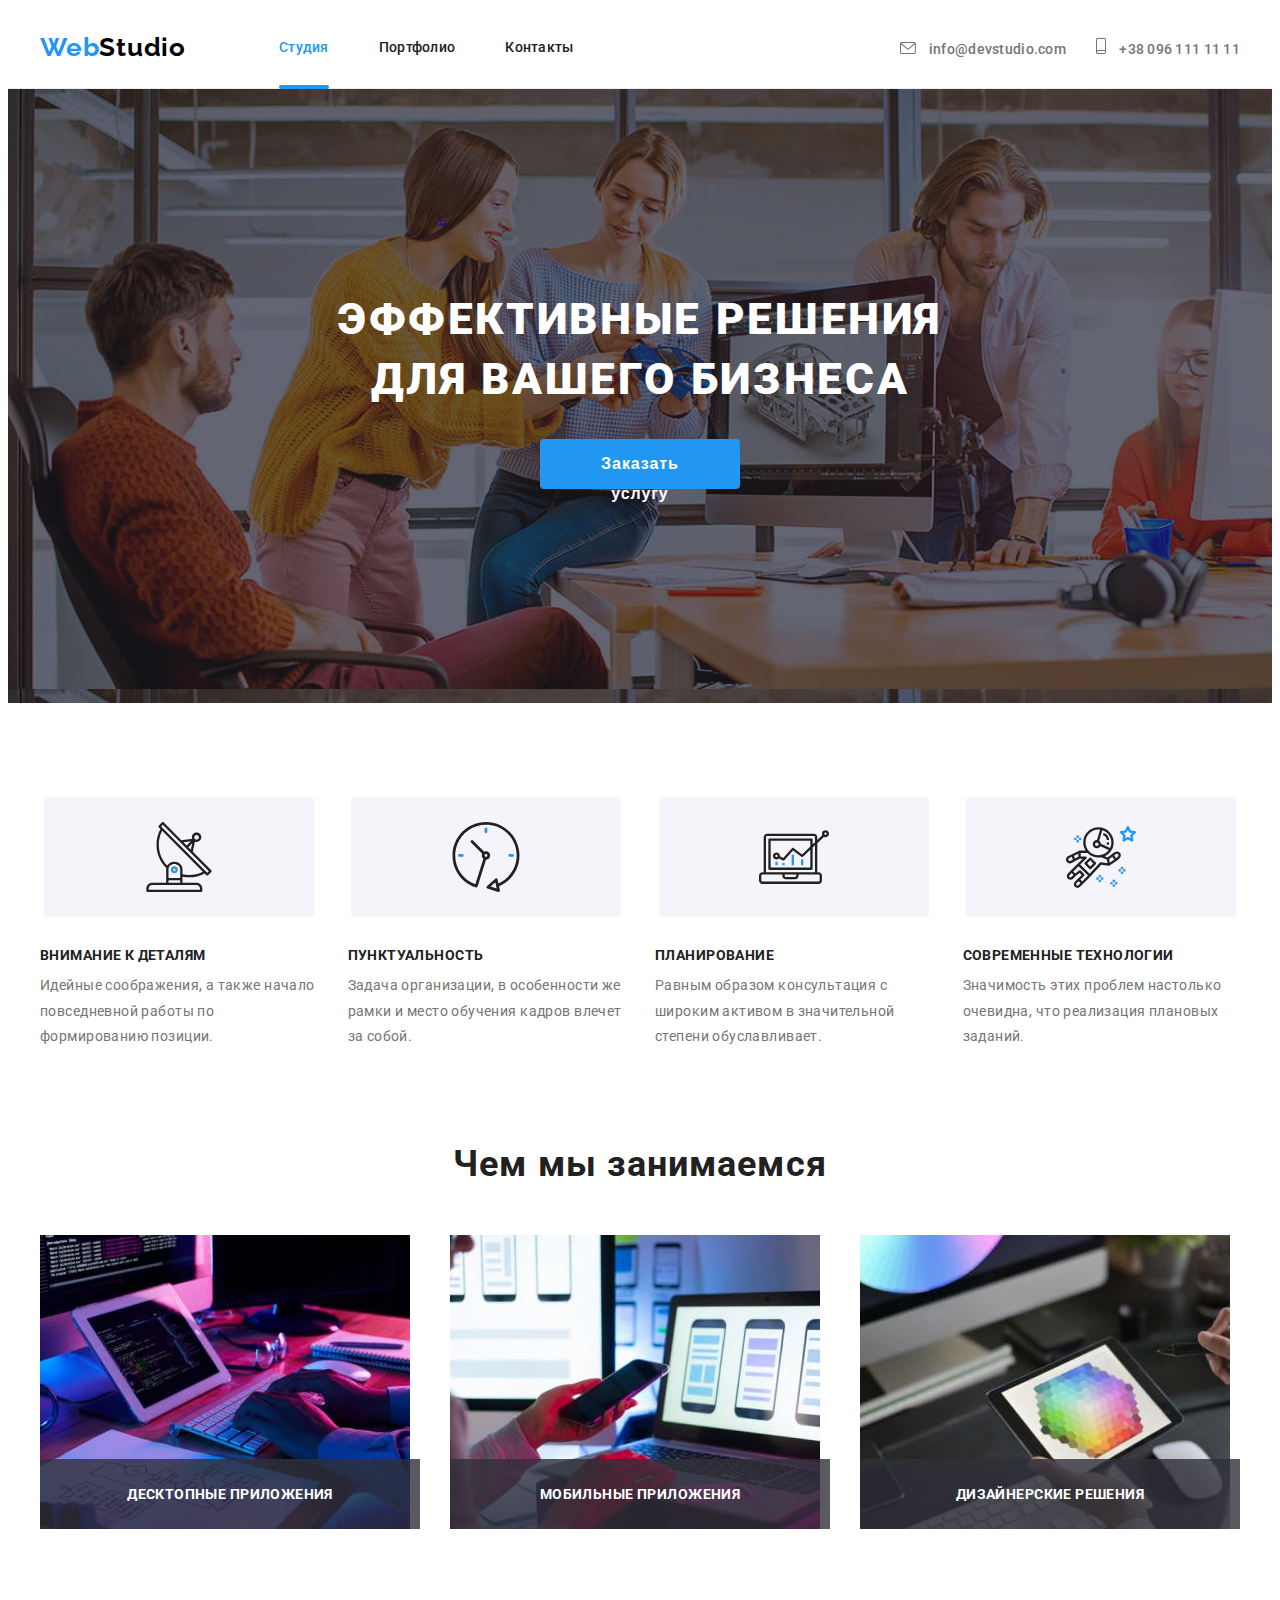
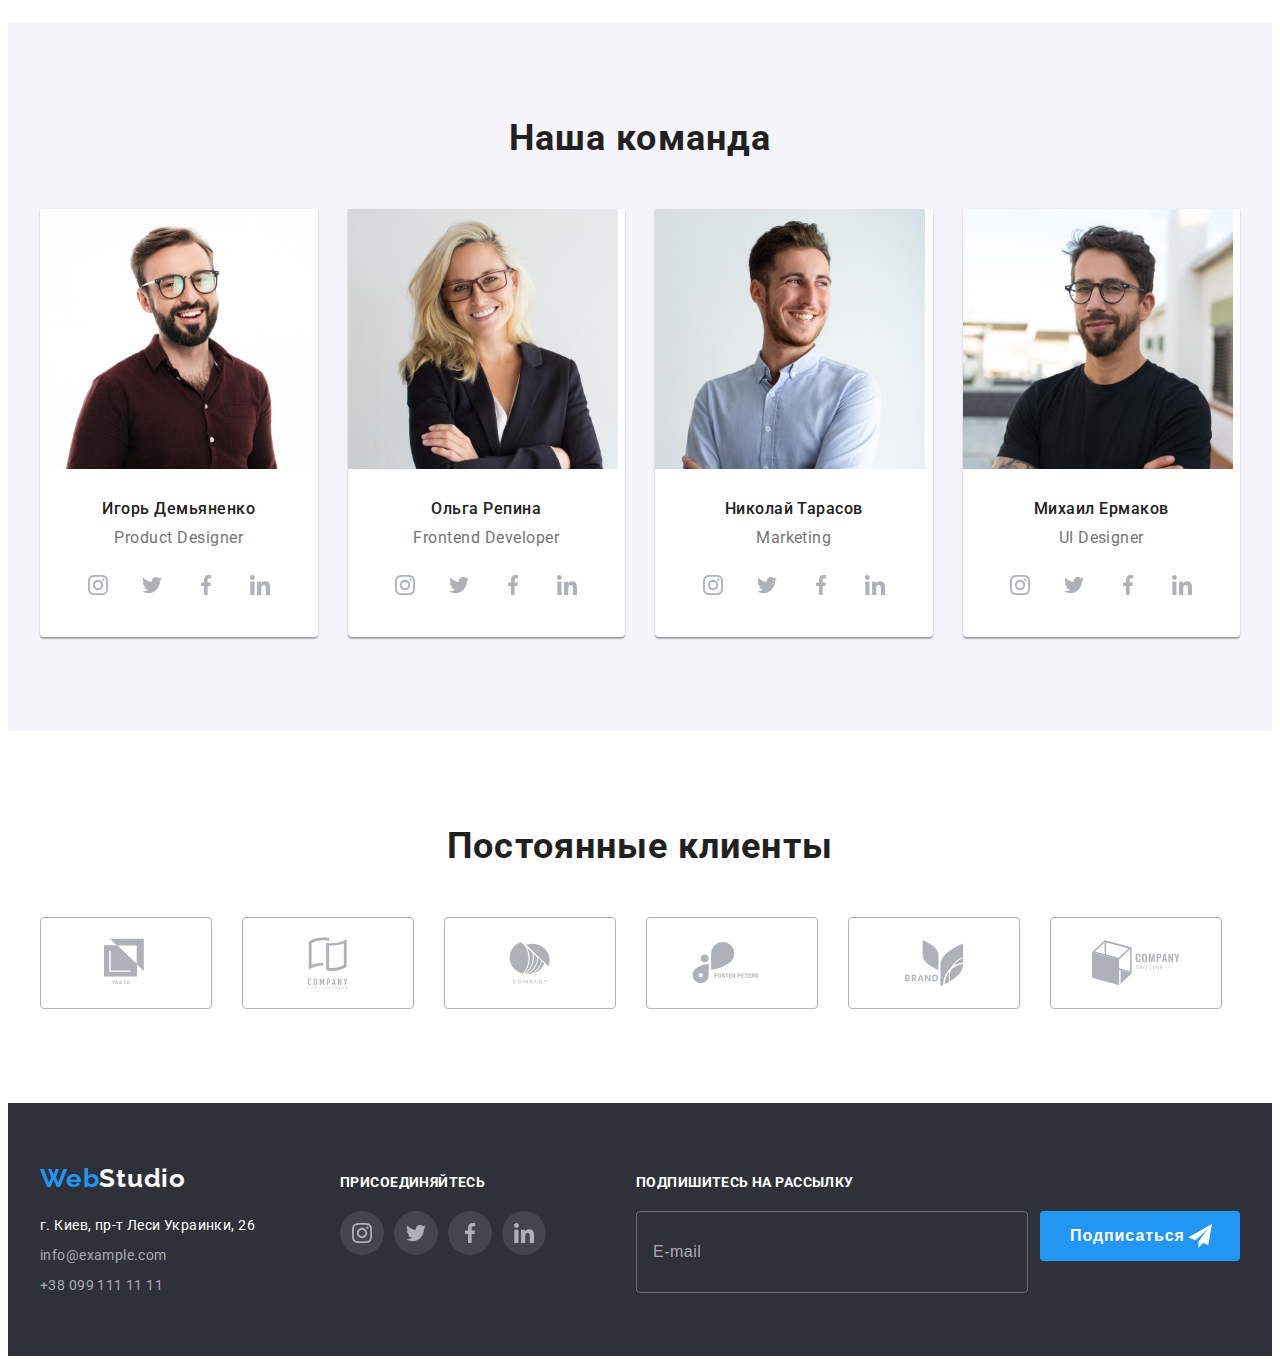
==== commit 3ce7acfb: "Adds site design using a sass pre-processor" ====
--- a/index.html
+++ b/index.html
@@ -22,7 +22,7 @@
       rel="stylesheet"
     />
 
-    <link rel="stylesheet" href="./CSS/styles.css" />
+    <link rel="stylesheet" href="./CSS/main.min.css" />
   </head>
 
   <body>
@@ -40,7 +40,7 @@
           <ul class="site-nav__list list">
             <li class="site-nav__item">
               <a
-                class="site-nav__link site-nav__link--current link"
+                class="site-nav__link site-nav__link_current link"
                 href="./index.html"
                 >Студия</a
               >
@@ -55,7 +55,7 @@
             </li>
           </ul>
         </nav>
-        <ul class="contacts list list">
+        <ul class="contacts list">
           <li class="contacts__item">
             <a class="contacts__link link" href="mailto:info@devstudio.com">
               <svg class="contacts__icon" width="16" height="12">
@@ -240,7 +240,7 @@
                 height="260"
               />
               <div class="team__box">
-                <h3 class="team-name">Ольга Репина</h3>
+                <h3 class="team__name">Ольга Репина</h3>
                 <p class="team__profesion">Frontend Developer</p>
                 <ul class="social-list list">
                   <li class="social-list__item">
@@ -423,7 +423,7 @@
           <a
             class="logo page-footer__logo link animate__swing"
             href="./index.html"
-            >Web<span class="logo__part logo__part--inverse">Studio</span></a
+            >Web<span class="logo__part logo__part_inverse">Studio</span></a
           >
           <address class="address">
             <p class="address__description">г. Киев, пр-т Леси Украинки, 26</p>
@@ -444,28 +444,28 @@
         <div class="join">
           <strong class="slogan">присоединяйтесь</strong>
           <ul class="social-list list">
-            <li class="social-list__item social-list__item--inverse">
+            <li class="social-list__item social-list__item_inverse">
               <a class="social-list__link link" href="">
                 <svg class="social-list__icon" width="20" height="20">
                   <use href="./images/icons.svg#icon-instagram"></use>
                 </svg>
               </a>
             </li>
-            <li class="social-list__item social-list__item--inverse">
+            <li class="social-list__item social-list__item_inverse">
               <a class="social-list__link link" href="">
                 <svg class="social-list__icon" width="20" height="20">
                   <use href="./images/icons.svg#icon-twitter"></use>
                 </svg>
               </a>
             </li>
-            <li class="social-list__item social-list__item--inverse">
+            <li class="social-list__item social-list__item_inverse">
               <a href="" class="social-list__link link">
                 <svg class="social-list__icon" width="20" height="20">
                   <use href="./images/icons.svg#icon-facebook"></use>
                 </svg>
               </a>
             </li>
-            <li class="social-list__item social-list__item--inverse">
+            <li class="social-list__item social-list__item_inverse">
               <a href="" class="social-list__link link">
                 <svg class="social-list__icon" width="20" height="20">
                   <use href="./images/icons.svg#icon-linkedin"></use>
@@ -511,7 +511,7 @@
           <label class="modal-form__label" for="user-name">Имя</label>
           <div class="modal-form__field">
             <input
-              class="modal-form__input"
+              class="modal-form__input modal-form__data-input"
               id="user-name"
               type="text"
               name="user-name"
@@ -525,7 +525,7 @@
           <label class="modal-form__label" for="user-phone">Телефон</label>
           <div class="modal-form__field">
             <input
-              class="modal-form__input"
+              class="modal-form__input modal-form__data-input"
               id="user-phone"
               type="tel"
               name="user-phone"
@@ -540,7 +540,7 @@
           <label class="modal-form__label" for="user-email">Почта</label>
           <div class="modal-form__field">
             <input
-              class="modal-form__input"
+              class="modal-form__input modal-form__data-input"
               id="user-email"
               type="email"
               name="user-email"
@@ -554,7 +554,7 @@
             >Комментарий</label
           >
           <textarea
-            class="modal-form__input modal-form__comment-field"
+            class="modal-form__input modal-form__comment-input"
             name="user-comment"
             id="user-comment"
             placeholder="Введите текст"
@@ -568,7 +568,7 @@
                 type="checkbox"
               />
               <span class="agreement__custom-checkbox"></span>
-              Соглашаюсь с рассылкой и принимаю&nbsp
+              Соглашаюсь с рассылкой и принимаю &nbsp;
             </label>
             <a class="link agreement__link" href=""> Условия договора</a>
           </div>
--- a/CSS/main.min.css
+++ b/CSS/main.min.css
@@ -0,0 +1,2 @@
+:root{--section-pdg: 94px;--primary-gap: 30px;--primary-font: 'Roboto', sans-serif;--secondary-font: 'Raleway', sans-serif;--primary-bgc: #ffffff;--footer-bgc: #2f303a;--secondary-bgc: #f5f4fa;--main-title-color: #212121;--paragraph-color: #757575;--primary-part-logo-color: #2196f3;--header-part-logo-color: #000000;--footer-part-logo-color: #ffffff;--action-color: #2196f3;--hero-btn-action-bgc: #188ce8;--fotter-contacts-color: rgba(255, 255, 255, 0.6);--project-border-color: #eeeeee}body{font-family:var(--primary-font);background-color:var(--primary-bgc)}h1,h2,h3,h4,h5,h6,p{margin:0}img{display:block;max-width:100%;height:auto}.list{list-style:none;margin:0;padding:0}.link{text-decoration:none}.visually-hidden{position:absolute !important;clip:rect(1px 1px 1px 1px);clip:rect(1px 1px 1px 1px);padding:0 !important;border:0 !important;height:1px !important;width:1px !important;overflow:hidden}.container{max-width:1200px;padding-left:15px;padding-right:15px;margin:0 auto}.page-header .container{display:-webkit-box;display:-ms-flexbox;display:flex;-webkit-box-align:center;-ms-flex-align:center;align-items:center}.page-footer .container{display:-webkit-box;display:-ms-flexbox;display:flex;-webkit-box-align:baseline;-ms-flex-align:baseline;align-items:baseline}.section-title{margin-bottom:50px;font-weight:700;font-size:36px;line-height:1.17;text-align:center;letter-spacing:0.03em;color:var(--main-title-color)}.subtitle{font-weight:700;font-size:14px;line-height:1.1721;letter-spacing:0.03em;text-transform:uppercase}.social-list{display:-webkit-box;display:-ms-flexbox;display:flex;-webkit-box-pack:center;-ms-flex-pack:center;justify-content:center;-webkit-box-align:center;-ms-flex-align:center;align-items:center}.social-list__item{border-radius:50%}.social-list__item_inverse{background-color:rgba(255,255,255,0.1)}.social-list__item:not(:last-child){margin-right:10px}.social-list__link{width:44px;height:44px;display:-webkit-box;display:-ms-flexbox;display:flex;-webkit-box-pack:center;-ms-flex-pack:center;justify-content:center;-webkit-box-align:center;-ms-flex-align:center;align-items:center;background-color:transparent;border-radius:50%;fill:#afb1b8;color:#ffffff;-webkit-transition:background-color 250ms cubic-bezier(0.4, 0, 0.2, 1),fill 250ms cubic-bezier(0.4, 0, 0.2, 1);transition:background-color 250ms cubic-bezier(0.4, 0, 0.2, 1),fill 250ms cubic-bezier(0.4, 0, 0.2, 1)}.social-list__icon{width:20px;height:20px}.social-list__link:hover,.social-list__link:focus{background-color:var(--action-color);fill:currentColor}.logo{font-family:var(--secondary-font);font-size:26px;line-height:1.2;font-weight:700;letter-spacing:0.03em;color:#2196f3;-webkit-animation-duration:1000ms;animation-duration:1000ms;-webkit-animation-delay:250ms;animation-delay:250ms}.logo__part{color:#000000}.logo__part_inverse{color:#ffffff}.logo:hover{-webkit-animation-iteration-count:infinite;animation-iteration-count:infinite;-webkit-animation-duration:500ms;animation-duration:500ms;-webkit-animation-name:pulse;animation-name:pulse}.page-header .logo{margin-right:93px;padding:24px 0}.page-footer .logo{display:block;padding:0;margin-right:0;margin-bottom:20px}.button{display:inline-block;width:200px;height:50px;padding:10px 32px;font-weight:700;font-size:16px;line-height:1.875;text-align:center;letter-spacing:0.058em;color:#ffffff;background-color:#2196f3;border:none;border-radius:4px;cursor:pointer;-webkit-transition:background-color 250ms cubic-bezier(0.4, 0, 0.2, 1);transition:background-color 250ms cubic-bezier(0.4, 0, 0.2, 1)}.button:hover,.button:focus{background-color:var(--hero-btn-action-bgc)}.subscription .button{position:relative;padding:10px 61px 10px 30px}.button__icon{position:absolute;top:13px;right:28px}.modal-form .button{display:block;margin:30px auto 0}.backdrop{position:fixed;top:0;left:0;width:100vw;height:100vh;background-color:rgba(0,0,0,0.2);opacity:1;-webkit-transition:opacity 250ms cubic-bezier(0.4, 0, 0.2, 1);transition:opacity 250ms cubic-bezier(0.4, 0, 0.2, 1)}.backdrop.is-hidden{opacity:0;pointer-events:none}.modal-window{position:absolute;padding:40px;width:528px;height:581px;top:50%;left:50%;-webkit-transform:translate(-50%, -50%) scale(1);transform:translate(-50%, -50%) scale(1);-webkit-box-shadow:0px 1px 3px rgba(0,0,0,0.12),0px 1px 1px rgba(0,0,0,0.14),0px 2px 1px rgba(0,0,0,0.2);box-shadow:0px 1px 3px rgba(0,0,0,0.12),0px 1px 1px rgba(0,0,0,0.14),0px 2px 1px rgba(0,0,0,0.2);border-radius:4px;background-color:#ffffff;-webkit-transition:-webkit-transform 250ms cubic-bezier(0.4, 0, 0.2, 1);transition:-webkit-transform 250ms cubic-bezier(0.4, 0, 0.2, 1);transition:transform 250ms cubic-bezier(0.4, 0, 0.2, 1);transition:transform 250ms cubic-bezier(0.4, 0, 0.2, 1), -webkit-transform 250ms cubic-bezier(0.4, 0, 0.2, 1)}.modal-window__slogan{margin-bottom:12px;font-weight:700;font-size:20px;line-height:1.2;text-align:center;letter-spacing:0.03em;color:var(--main-title-color)}.modal-window__icon{width:18px;height:18px}.modal-window__close-btn{position:absolute;display:-webkit-box;display:-ms-flexbox;display:flex;-webkit-box-pack:center;-ms-flex-pack:center;justify-content:center;-webkit-box-align:center;-ms-flex-align:center;align-items:center;width:30px;height:30px;top:8px;right:8px;border:1px solid rgba(0,0,0,0.1);border-radius:50%;background-color:#ffffff;cursor:pointer;-webkit-transition:border-color 250ms cubic-bezier(0.4, 0, 0.2, 1),fill 250ms cubic-bezier(0.4, 0, 0.2, 1);transition:border-color 250ms cubic-bezier(0.4, 0, 0.2, 1),fill 250ms cubic-bezier(0.4, 0, 0.2, 1)}.modal-window__close-btn:hover,.modal-window__close-btn:focus{fill:var(--action-color);border-color:var(--action-color)}.backdrop.is-hidden .modal-window{-webkit-transform:translate(-50%, -50%) scale(1.5);transform:translate(-50%, -50%) scale(1.5)}.modal-form__label{display:inline-block;margin-bottom:4px;font-weight:400;font-size:12px;line-height:1.167;letter-spacing:0.01em;color:#757575;cursor:pointer}.modal-form__label:not(:first-child){margin-top:10px}.modal-form__field{position:relative}.modal-form__icon{position:absolute;width:18px;height:18px;top:10px;left:11px;-webkit-transition:fill 250ms cubic-bezier(0.4, 0, 0.2, 1);transition:fill 250ms cubic-bezier(0.4, 0, 0.2, 1)}.modal-form__input:focus+.modal-form__icon{fill:var(--action-color)}.modal-form__input{display:block;width:100%;font-size:16px;font-weight:400;line-height:1.25;letter-spacing:0.03em;color:var(--main-title-color);border:1px solid rgba(33,33,33,0.2);border-radius:4px;cursor:pointer;-webkit-transition:border-color 250ms cubic-bezier(0.4, 0, 0.2, 1);transition:border-color 250ms cubic-bezier(0.4, 0, 0.2, 1)}.modal-form__input:focus{border-color:var(--action-color);outline:none}.modal-form__data-input{padding:11px 11px 11px 41px;height:40px}.modal-form__comment-input{padding:12px 16px;height:120px;resize:none}.modal-form__comment-input::-webkit-input-placeholder{font-weight:400;font-size:12px;line-height:1.166;letter-spacing:0.01em;color:rgba(117,117,117,0.5)}.modal-form__comment-input:-ms-input-placeholder{font-weight:400;font-size:12px;line-height:1.166;letter-spacing:0.01em;color:rgba(117,117,117,0.5)}.modal-form__comment-input::-ms-input-placeholder{font-weight:400;font-size:12px;line-height:1.166;letter-spacing:0.01em;color:rgba(117,117,117,0.5)}.modal-form__comment-input::placeholder{font-weight:400;font-size:12px;line-height:1.166;letter-spacing:0.01em;color:rgba(117,117,117,0.5)}.agreement{display:-webkit-box;display:-ms-flexbox;display:flex;-webkit-box-align:center;-ms-flex-align:center;align-items:center;margin-top:20px}.agreement__text,.agreement__link{font-weight:400;font-size:14px;line-height:1.8;letter-spacing:0.03em}.agreement__text{color:var(--paragraph-color);cursor:pointer;display:-webkit-box;display:-ms-flexbox;display:flex;-webkit-box-align:center;-ms-flex-align:center;align-items:center;-webkit-box-pack:justify;-ms-flex-pack:justify;justify-content:space-between}.agreement__link{color:#2196f3;text-decoration:underline}.agreement__custom-checkbox{display:inline-block;margin-right:8px;width:16px;height:15px;border:2px solid #212121;border-radius:2px;-webkit-transition:background-color 250ms cubic-bezier(0.4, 0, 0.2, 1),border-color 250ms cubic-bezier(0.4, 0, 0.2, 1),-webkit-box-shadow 250ms cubic-bezier(0.4, 0, 0.2, 1);transition:background-color 250ms cubic-bezier(0.4, 0, 0.2, 1),border-color 250ms cubic-bezier(0.4, 0, 0.2, 1),-webkit-box-shadow 250ms cubic-bezier(0.4, 0, 0.2, 1);transition:background-color 250ms cubic-bezier(0.4, 0, 0.2, 1),border-color 250ms cubic-bezier(0.4, 0, 0.2, 1),box-shadow 250ms cubic-bezier(0.4, 0, 0.2, 1);transition:background-color 250ms cubic-bezier(0.4, 0, 0.2, 1),border-color 250ms cubic-bezier(0.4, 0, 0.2, 1),box-shadow 250ms cubic-bezier(0.4, 0, 0.2, 1),-webkit-box-shadow 250ms cubic-bezier(0.4, 0, 0.2, 1)}.agreement__default-checkbox:checked+.agreement__custom-checkbox{background-color:var(--action-color);background-image:url(../images/icon-check.svg);background-size:contain;background-origin:border-box;border-color:var(--action-color)}.agreement__default-checkbox:focus-visible+.agreement__custom-checkbox{-webkit-box-shadow:0 0 3px 2px var(--action-color);box-shadow:0 0 3px 2px var(--action-color)}.page-header{border-bottom:1px solid #ececec}.page-header .link{display:block}.site-nav__list{display:-webkit-box;display:-ms-flexbox;display:flex}.site-nav__item:not(:last-child){margin-right:50px}.site-nav__link{padding:32px 0;font-weight:500;font-size:14px;line-height:1.14;letter-spacing:0.02em;color:#212121;-webkit-transition:color 250ms cubic-bezier(0.4, 0, 0.2, 1);transition:color 250ms cubic-bezier(0.4, 0, 0.2, 1)}.site-nav__link_current{position:relative;color:var(--action-color)}.site-nav__link_current::after{position:absolute;bottom:-1px;content:'';display:block;height:4px;width:100%;border-radius:2px;background-color:var(--primary-part-logo-color)}.site-nav__link:hover,.site-nav__link:focus{color:var(--action-color)}.contacts{display:-webkit-box;display:-ms-flexbox;display:flex;margin-left:auto;-webkit-box-align:baseline;-ms-flex-align:baseline;align-items:baseline}.contacts__item:not(:first-child){margin-left:30px}.contacts__link{font-weight:500;font-size:14px;line-height:1.14;letter-spacing:0.02em;color:#757575;-webkit-transition:color 250ms cubic-bezier(0.4, 0, 0.2, 1);transition:color 250ms cubic-bezier(0.4, 0, 0.2, 1)}.contacts__link:hover,.contacts__link:focus{color:var(--action-color)}.contacts__icon{fill:currentColor;margin-right:10px}.hero{max-width:1600px;padding:200px 0;margin:0 auto;background-color:#c4c4c4;background-image:-webkit-gradient(linear, left top, left bottom, from(rgba(47,48,58,0.4)), to(rgba(47,48,58,0.4))),url(../images/hero.jpg);background-image:linear-gradient(rgba(47,48,58,0.4), rgba(47,48,58,0.4)),url(../images/hero.jpg);text-align:center}.hero__title{margin:0 auto;width:696px;margin-bottom:30px;font-weight:900;font-size:44px;line-height:1.363636363636364;text-transform:uppercase;letter-spacing:0.06em;color:#ffffff}.advantages{padding:var(--section-pdg) 0}.advantages__box{display:-webkit-box;display:-ms-flexbox;display:flex;-webkit-box-pack:center;-ms-flex-pack:center;justify-content:center;-webkit-box-align:center;-ms-flex-align:center;align-items:center;width:270px;height:120px;margin:0 auto 30px;background-color:var(--secondary-bgc);border-radius:4px}.advantages__icon{width:70px;height:70px}.advantages__subtitle{margin-bottom:10px;color:var(--main-title-color)}.advantages__description{font-weight:400;font-size:14px;line-height:1.8;letter-spacing:0.03em;color:var(--paragraph-color)}.advantages__list{display:-webkit-box;display:-ms-flexbox;display:flex;-ms-flex-wrap:wrap;flex-wrap:wrap;-webkit-box-pack:center;-ms-flex-pack:center;justify-content:center;margin-top:calc(-1 * var(--primary-gap));margin-left:calc(-1 * var(--primary-gap))}.advantages__item{margin-top:var(--primary-gap);margin-left:var(--primary-gap);-ms-flex-preferred-size:calc(100% / 4 - var(--primary-gap));flex-basis:calc(100% / 4 - var(--primary-gap))}.abilities{padding:0 0 var(--section-pdg)}.abilities__list{display:-webkit-box;display:-ms-flexbox;display:flex;-ms-flex-wrap:wrap;flex-wrap:wrap;-webkit-box-pack:center;-ms-flex-pack:center;justify-content:center;margin-top:calc(-1 * var(--primary-gap));margin-left:calc(-1 * var(--primary-gap))}.abilities__item{position:relative;margin-top:var(--primary-gap);margin-left:var(--primary-gap);-ms-flex-preferred-size:calc(100% / 3 - var(--primary-gap));flex-basis:calc(100% / 3 - var(--primary-gap))}.abilities__subtitle{position:absolute;display:block;padding:27px 0;width:100%;bottom:0;text-align:center;color:#ffffff;background-color:rgba(47,48,58,0.8)}.team{background-color:var(--secondary-bgc);padding:var(--section-pdg) 0}.team__list{display:-webkit-box;display:-ms-flexbox;display:flex;-ms-flex-wrap:wrap;flex-wrap:wrap;-webkit-box-pack:center;-ms-flex-pack:center;justify-content:center;margin-top:calc(-1 * var(--primary-gap));margin-left:calc(-1 * var(--primary-gap))}.team__item{margin-top:var(--primary-gap);margin-left:var(--primary-gap);-ms-flex-preferred-size:calc(100% / 4 - var(--primary-gap));flex-basis:calc(100% / 4 - var(--primary-gap));-webkit-box-shadow:0px 1px 3px rgba(0,0,0,0.12),0px 1px 1px rgba(0,0,0,0.14),0px 2px 1px rgba(0,0,0,0.2);box-shadow:0px 1px 3px rgba(0,0,0,0.12),0px 1px 1px rgba(0,0,0,0.14),0px 2px 1px rgba(0,0,0,0.2);border-radius:0px 0px 4px 4px;background-color:#ffffff}.team__box{padding:30px 32px}.team__name{margin-bottom:10px;font-weight:500;font-size:16px;line-height:1.19;text-align:center;letter-spacing:0.03em;color:var(--main-title-color)}.team__profesion{font-weight:400;color:var(--paragraph-color);margin-bottom:16px;font-size:16px;line-height:1.19;text-align:center;letter-spacing:0.03em}.regular-customers{padding:94px 0}.regular-customers__list{display:-webkit-box;display:-ms-flexbox;display:flex;-ms-flex-wrap:wrap;flex-wrap:wrap;margin-top:calc(-1 * (var(--primary-gap)));margin-left:calc(-1 * (var(--primary-gap)))}.regular-customers__item{border:1px solid #afb1b8;border-radius:4px;margin-top:var(--primary-gap);margin-left:var(--primary-gap);width:170px;height:90px;-webkit-transition:border-color 250ms cubic-bezier(0.4, 0, 0.2, 1);transition:border-color 250ms cubic-bezier(0.4, 0, 0.2, 1);cursor:pointer}.regular-customers__item:hover{border-color:var(--action-color)}.regular-customers__item:hover .link{fill:currentColor}.regular-customers__link{width:100%;height:100%;display:-webkit-box;display:-ms-flexbox;display:flex;-webkit-box-pack:center;-ms-flex-pack:center;justify-content:center;-webkit-box-align:center;-ms-flex-align:center;align-items:center;color:var(--action-color);fill:#afb1b8;-webkit-transition:fill 250ms cubic-bezier(0.4, 0, 0.2, 1);transition:fill 250ms cubic-bezier(0.4, 0, 0.2, 1)}.regular-customers__link:focus{fill:currentColor}.page-footer{background-color:var(--footer-bgc);padding:60px 0}.address{font-weight:400;font-style:normal;font-size:14px;line-height:1.5;letter-spacing:0.03em;color:#ffffff}.address__description,.address__item:not(:last-child){margin-bottom:9px}.address__link{color:rgba(255,255,255,0.6)}.join{margin-left:85px}.slogan{display:inline-block;margin-bottom:20px;font-weight:700;font-size:14px;line-height:1.1721;letter-spacing:0.03em;text-transform:uppercase;color:#ffffff}.subscription{margin-left:auto}.form{display:-webkit-box;display:-ms-flexbox;display:flex}.form__input{width:358px;height:50px;display:block;margin-right:12px;padding:15px 16px;font-weight:400;font-size:16px;line-height:1.187;letter-spacing:0.08em;background-color:transparent;color:#ffffff;border-radius:4px;border:1px solid rgba(255,255,255,0.3)}.form__input::-webkit-input-placeholder{font-size:16px;line-height:1.25;letter-spacing:0.03em;color:rgba(255,255,255,0.6)}.form__input:-ms-input-placeholder{font-size:16px;line-height:1.25;letter-spacing:0.03em;color:rgba(255,255,255,0.6)}.form__input::-ms-input-placeholder{font-size:16px;line-height:1.25;letter-spacing:0.03em;color:rgba(255,255,255,0.6)}.form__input::placeholder{font-size:16px;line-height:1.25;letter-spacing:0.03em;color:rgba(255,255,255,0.6)}
+/*# sourceMappingURL=main.min.css.map */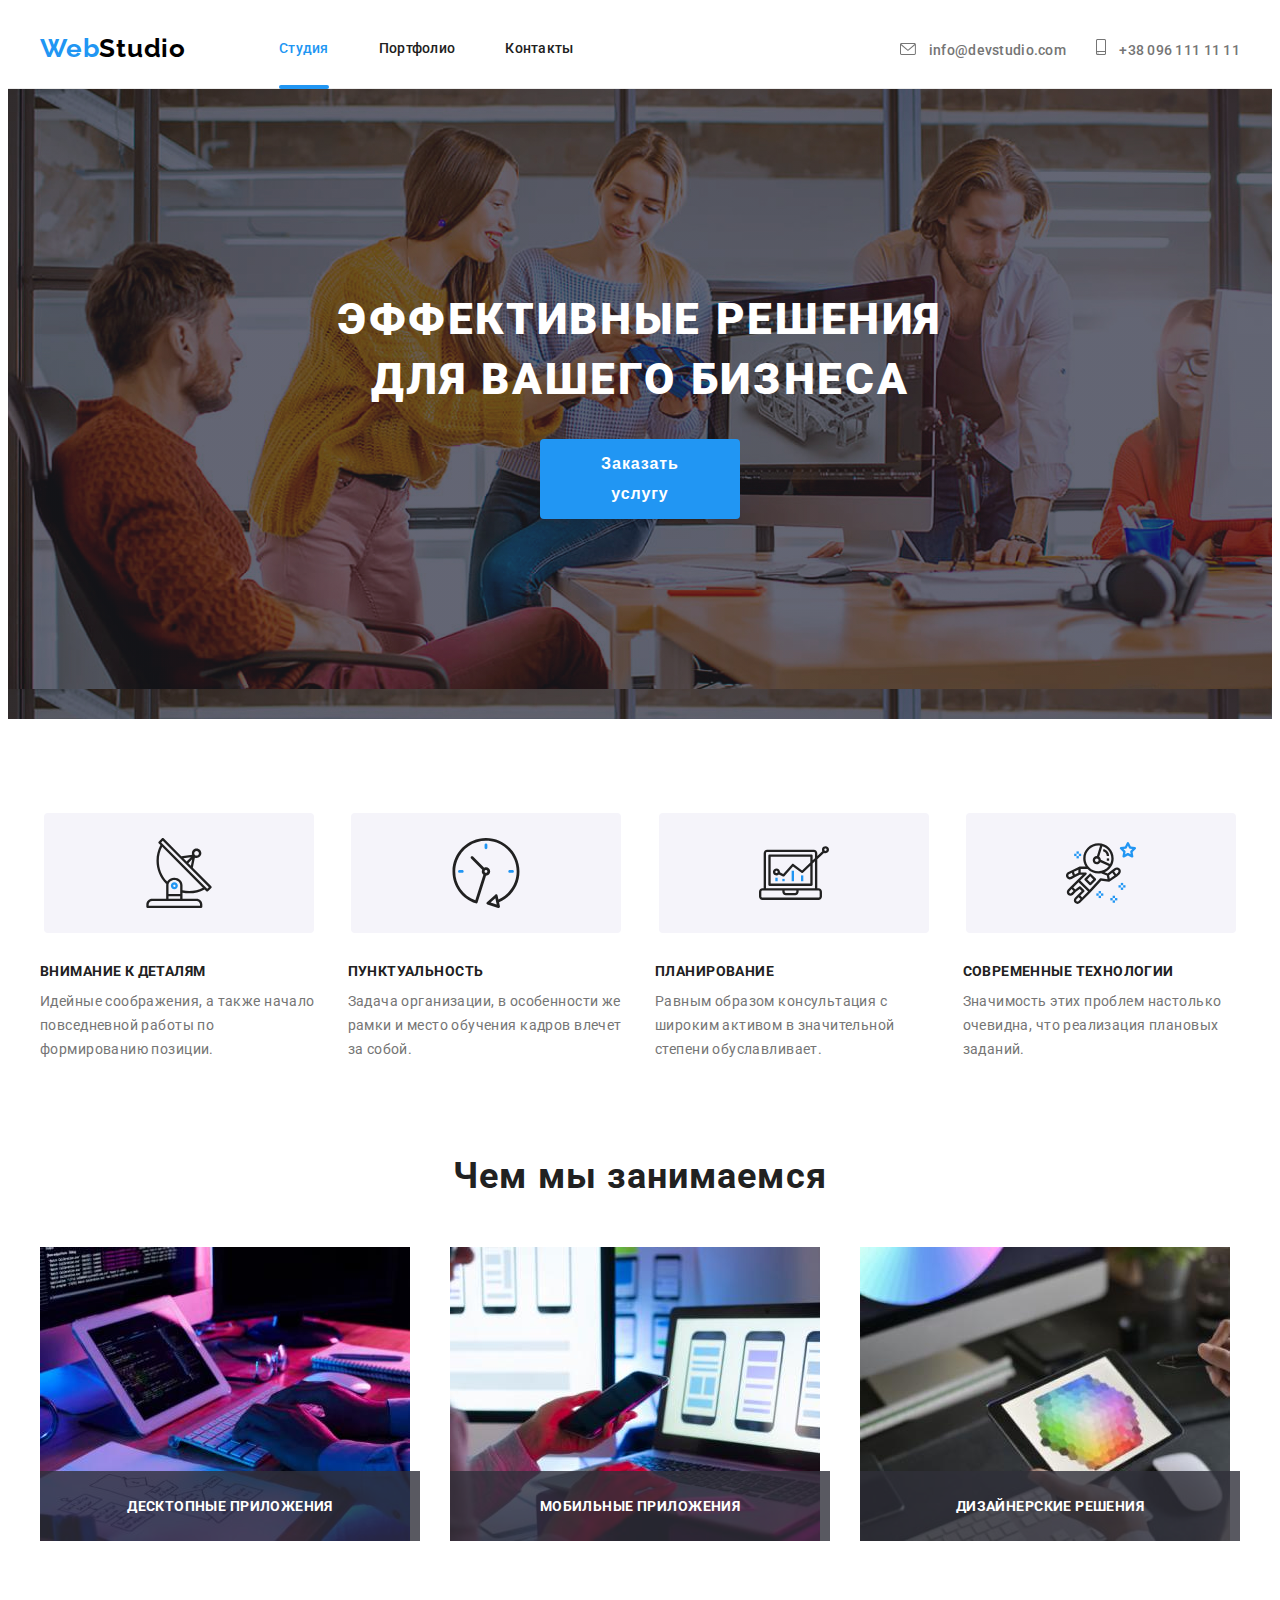
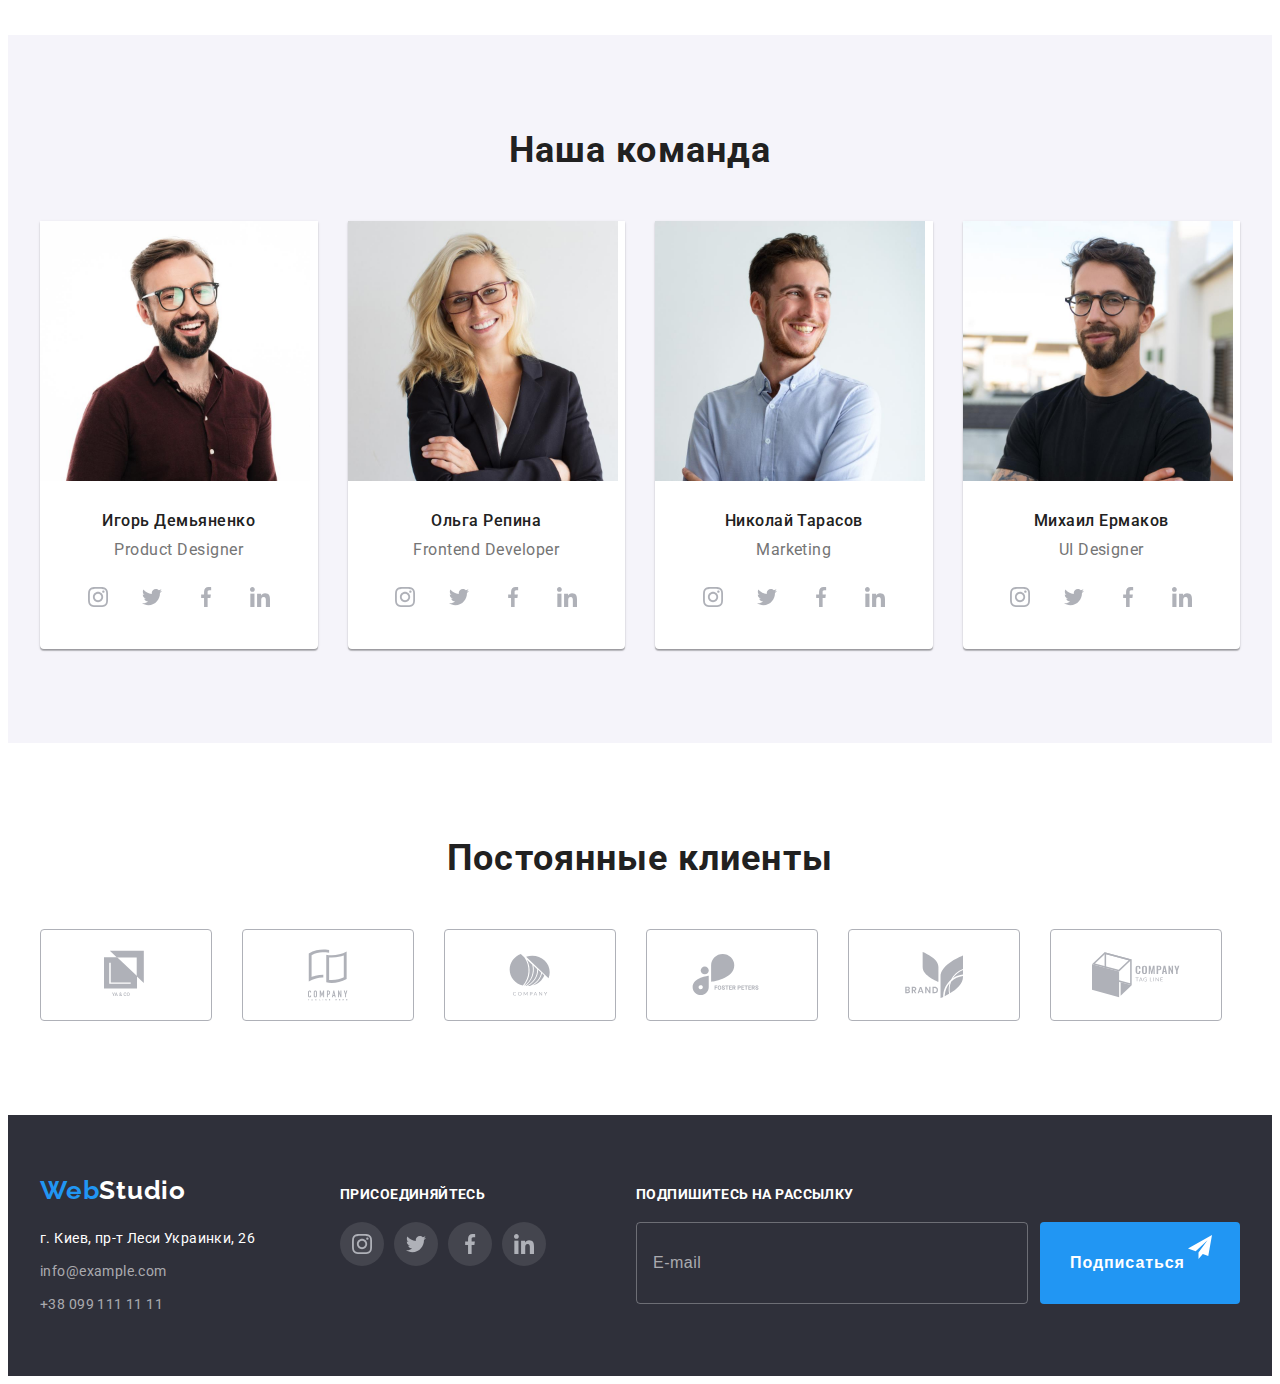
==== commit 1b8de3a1: "Renames classes by BEM" ====
--- a/index.html
+++ b/index.html
@@ -365,48 +365,48 @@
       </section>
 
       <!-- Секция постоянные клиенты -->
-      <section class="regular-customers">
+      <section class="customers">
         <div class="container">
           <h2 class="section-title">Постоянные клиенты</h2>
-          <ul class="regular-customers__list list">
-            <li class="regular-customers__item">
-              <a href="" class="regular-customers__link link">
-                <svg class="regular-customers__icon" width="44" height="50">
+          <ul class="customers__list list">
+            <li class="customers__item">
+              <a href="" class="customers__link link">
+                <svg class="customers__icon" width="44" height="50">
                   <use href="./images/icons.svg#icon-logo-1"></use>
                 </svg>
               </a>
             </li>
-            <li class="regular-customers__item">
-              <a href="" class="regular-customers__link link">
-                <svg class="regular-customers__icon" width="40" height="52">
+            <li class="customers__item">
+              <a href="" class="customers__link link">
+                <svg class="customers__icon" width="40" height="52">
                   <use href="./images/icons.svg#icon-logo-2"></use>
                 </svg>
               </a>
             </li>
-            <li class="regular-customers__item">
-              <a href="" class="regular-customers__link link">
-                <svg class="regular-customers__icon" width="42" height="42">
+            <li class="customers__item">
+              <a href="" class="customers__link link">
+                <svg class="customers__icon" width="42" height="42">
                   <use href="./images/icons.svg#icon-logo-3"></use>
                 </svg>
               </a>
             </li>
-            <li class="regular-customers__item">
-              <a href="" class="regular-customers__link link">
-                <svg class="regular-customers__icon" width="80" height="42">
+            <li class="customers__item">
+              <a href="" class="customers__link link">
+                <svg class="customers__icon" width="80" height="42">
                   <use href="./images/icons.svg#icon-logo-4"></use>
                 </svg>
               </a>
             </li>
-            <li class="regular-customers__item">
-              <a href="" class="regular-customers__link link">
-                <svg class="regular-customers__icon" width="60" height="46">
+            <li class="customers__item">
+              <a href="" class="customers__link link">
+                <svg class="customers__icon" width="60" height="46">
                   <use href="./images/icons.svg#icon-logo-5"></use>
                 </svg>
               </a>
             </li>
-            <li class="regular-customers__item">
-              <a href="" class="regular-customers__link link">
-                <svg class="regular-customers__icon" width="88" height="46">
+            <li class="customers__item">
+              <a href="" class="customers__link link">
+                <svg class="customers__icon" width="88" height="46">
                   <use href="./images/icons.svg#icon-logo-6"></use>
                 </svg>
               </a>
@@ -497,16 +497,14 @@
 
     <!-- Модальное окно -->
     <div class="backdrop is-hidden" data-modal>
-      <div class="modal-window">
-        <button class="modal-window__close-btn" type="button" data-modal-close>
-          <svg class="modal-window__icon">
+      <div class="modal">
+        <button class="modal__close-btn" type="button" data-modal-close>
+          <svg class="modal__icon">
             <use href="./images/icons.svg#icon-close-modal"></use>
           </svg>
         </button>
 
-        <p class="modal-window__slogan">
-          Оставьте свои данные, мы вам перезвоним
-        </p>
+        <p class="modal__slogan">Оставьте свои данные, мы вам перезвоним</p>
         <form class="modal-form">
           <label class="modal-form__label" for="user-name">Имя</label>
           <div class="modal-form__field">
--- a/CSS/main.min.css
+++ b/CSS/main.min.css
@@ -1,2 +1,2 @@
-:root{--section-pdg: 94px;--primary-gap: 30px;--primary-font: 'Roboto', sans-serif;--secondary-font: 'Raleway', sans-serif;--primary-bgc: #ffffff;--footer-bgc: #2f303a;--secondary-bgc: #f5f4fa;--main-title-color: #212121;--paragraph-color: #757575;--primary-part-logo-color: #2196f3;--header-part-logo-color: #000000;--footer-part-logo-color: #ffffff;--action-color: #2196f3;--hero-btn-action-bgc: #188ce8;--fotter-contacts-color: rgba(255, 255, 255, 0.6);--project-border-color: #eeeeee}body{font-family:var(--primary-font);background-color:var(--primary-bgc)}h1,h2,h3,h4,h5,h6,p{margin:0}img{display:block;max-width:100%;height:auto}.list{list-style:none;margin:0;padding:0}.link{text-decoration:none}.visually-hidden{position:absolute !important;clip:rect(1px 1px 1px 1px);clip:rect(1px 1px 1px 1px);padding:0 !important;border:0 !important;height:1px !important;width:1px !important;overflow:hidden}.container{max-width:1200px;padding-left:15px;padding-right:15px;margin:0 auto}.page-header .container{display:-webkit-box;display:-ms-flexbox;display:flex;-webkit-box-align:center;-ms-flex-align:center;align-items:center}.page-footer .container{display:-webkit-box;display:-ms-flexbox;display:flex;-webkit-box-align:baseline;-ms-flex-align:baseline;align-items:baseline}.section-title{margin-bottom:50px;font-weight:700;font-size:36px;line-height:1.17;text-align:center;letter-spacing:0.03em;color:var(--main-title-color)}.subtitle{font-weight:700;font-size:14px;line-height:1.1721;letter-spacing:0.03em;text-transform:uppercase}.social-list{display:-webkit-box;display:-ms-flexbox;display:flex;-webkit-box-pack:center;-ms-flex-pack:center;justify-content:center;-webkit-box-align:center;-ms-flex-align:center;align-items:center}.social-list__item{border-radius:50%}.social-list__item_inverse{background-color:rgba(255,255,255,0.1)}.social-list__item:not(:last-child){margin-right:10px}.social-list__link{width:44px;height:44px;display:-webkit-box;display:-ms-flexbox;display:flex;-webkit-box-pack:center;-ms-flex-pack:center;justify-content:center;-webkit-box-align:center;-ms-flex-align:center;align-items:center;background-color:transparent;border-radius:50%;fill:#afb1b8;color:#ffffff;-webkit-transition:background-color 250ms cubic-bezier(0.4, 0, 0.2, 1),fill 250ms cubic-bezier(0.4, 0, 0.2, 1);transition:background-color 250ms cubic-bezier(0.4, 0, 0.2, 1),fill 250ms cubic-bezier(0.4, 0, 0.2, 1)}.social-list__icon{width:20px;height:20px}.social-list__link:hover,.social-list__link:focus{background-color:var(--action-color);fill:currentColor}.logo{font-family:var(--secondary-font);font-size:26px;line-height:1.2;font-weight:700;letter-spacing:0.03em;color:#2196f3;-webkit-animation-duration:1000ms;animation-duration:1000ms;-webkit-animation-delay:250ms;animation-delay:250ms}.logo__part{color:#000000}.logo__part_inverse{color:#ffffff}.logo:hover{-webkit-animation-iteration-count:infinite;animation-iteration-count:infinite;-webkit-animation-duration:500ms;animation-duration:500ms;-webkit-animation-name:pulse;animation-name:pulse}.page-header .logo{margin-right:93px;padding:24px 0}.page-footer .logo{display:block;padding:0;margin-right:0;margin-bottom:20px}.button{display:inline-block;width:200px;height:50px;padding:10px 32px;font-weight:700;font-size:16px;line-height:1.875;text-align:center;letter-spacing:0.058em;color:#ffffff;background-color:#2196f3;border:none;border-radius:4px;cursor:pointer;-webkit-transition:background-color 250ms cubic-bezier(0.4, 0, 0.2, 1);transition:background-color 250ms cubic-bezier(0.4, 0, 0.2, 1)}.button:hover,.button:focus{background-color:var(--hero-btn-action-bgc)}.subscription .button{position:relative;padding:10px 61px 10px 30px}.button__icon{position:absolute;top:13px;right:28px}.modal-form .button{display:block;margin:30px auto 0}.backdrop{position:fixed;top:0;left:0;width:100vw;height:100vh;background-color:rgba(0,0,0,0.2);opacity:1;-webkit-transition:opacity 250ms cubic-bezier(0.4, 0, 0.2, 1);transition:opacity 250ms cubic-bezier(0.4, 0, 0.2, 1)}.backdrop.is-hidden{opacity:0;pointer-events:none}.modal-window{position:absolute;padding:40px;width:528px;height:581px;top:50%;left:50%;-webkit-transform:translate(-50%, -50%) scale(1);transform:translate(-50%, -50%) scale(1);-webkit-box-shadow:0px 1px 3px rgba(0,0,0,0.12),0px 1px 1px rgba(0,0,0,0.14),0px 2px 1px rgba(0,0,0,0.2);box-shadow:0px 1px 3px rgba(0,0,0,0.12),0px 1px 1px rgba(0,0,0,0.14),0px 2px 1px rgba(0,0,0,0.2);border-radius:4px;background-color:#ffffff;-webkit-transition:-webkit-transform 250ms cubic-bezier(0.4, 0, 0.2, 1);transition:-webkit-transform 250ms cubic-bezier(0.4, 0, 0.2, 1);transition:transform 250ms cubic-bezier(0.4, 0, 0.2, 1);transition:transform 250ms cubic-bezier(0.4, 0, 0.2, 1), -webkit-transform 250ms cubic-bezier(0.4, 0, 0.2, 1)}.modal-window__slogan{margin-bottom:12px;font-weight:700;font-size:20px;line-height:1.2;text-align:center;letter-spacing:0.03em;color:var(--main-title-color)}.modal-window__icon{width:18px;height:18px}.modal-window__close-btn{position:absolute;display:-webkit-box;display:-ms-flexbox;display:flex;-webkit-box-pack:center;-ms-flex-pack:center;justify-content:center;-webkit-box-align:center;-ms-flex-align:center;align-items:center;width:30px;height:30px;top:8px;right:8px;border:1px solid rgba(0,0,0,0.1);border-radius:50%;background-color:#ffffff;cursor:pointer;-webkit-transition:border-color 250ms cubic-bezier(0.4, 0, 0.2, 1),fill 250ms cubic-bezier(0.4, 0, 0.2, 1);transition:border-color 250ms cubic-bezier(0.4, 0, 0.2, 1),fill 250ms cubic-bezier(0.4, 0, 0.2, 1)}.modal-window__close-btn:hover,.modal-window__close-btn:focus{fill:var(--action-color);border-color:var(--action-color)}.backdrop.is-hidden .modal-window{-webkit-transform:translate(-50%, -50%) scale(1.5);transform:translate(-50%, -50%) scale(1.5)}.modal-form__label{display:inline-block;margin-bottom:4px;font-weight:400;font-size:12px;line-height:1.167;letter-spacing:0.01em;color:#757575;cursor:pointer}.modal-form__label:not(:first-child){margin-top:10px}.modal-form__field{position:relative}.modal-form__icon{position:absolute;width:18px;height:18px;top:10px;left:11px;-webkit-transition:fill 250ms cubic-bezier(0.4, 0, 0.2, 1);transition:fill 250ms cubic-bezier(0.4, 0, 0.2, 1)}.modal-form__input:focus+.modal-form__icon{fill:var(--action-color)}.modal-form__input{display:block;width:100%;font-size:16px;font-weight:400;line-height:1.25;letter-spacing:0.03em;color:var(--main-title-color);border:1px solid rgba(33,33,33,0.2);border-radius:4px;cursor:pointer;-webkit-transition:border-color 250ms cubic-bezier(0.4, 0, 0.2, 1);transition:border-color 250ms cubic-bezier(0.4, 0, 0.2, 1)}.modal-form__input:focus{border-color:var(--action-color);outline:none}.modal-form__data-input{padding:11px 11px 11px 41px;height:40px}.modal-form__comment-input{padding:12px 16px;height:120px;resize:none}.modal-form__comment-input::-webkit-input-placeholder{font-weight:400;font-size:12px;line-height:1.166;letter-spacing:0.01em;color:rgba(117,117,117,0.5)}.modal-form__comment-input:-ms-input-placeholder{font-weight:400;font-size:12px;line-height:1.166;letter-spacing:0.01em;color:rgba(117,117,117,0.5)}.modal-form__comment-input::-ms-input-placeholder{font-weight:400;font-size:12px;line-height:1.166;letter-spacing:0.01em;color:rgba(117,117,117,0.5)}.modal-form__comment-input::placeholder{font-weight:400;font-size:12px;line-height:1.166;letter-spacing:0.01em;color:rgba(117,117,117,0.5)}.agreement{display:-webkit-box;display:-ms-flexbox;display:flex;-webkit-box-align:center;-ms-flex-align:center;align-items:center;margin-top:20px}.agreement__text,.agreement__link{font-weight:400;font-size:14px;line-height:1.8;letter-spacing:0.03em}.agreement__text{color:var(--paragraph-color);cursor:pointer;display:-webkit-box;display:-ms-flexbox;display:flex;-webkit-box-align:center;-ms-flex-align:center;align-items:center;-webkit-box-pack:justify;-ms-flex-pack:justify;justify-content:space-between}.agreement__link{color:#2196f3;text-decoration:underline}.agreement__custom-checkbox{display:inline-block;margin-right:8px;width:16px;height:15px;border:2px solid #212121;border-radius:2px;-webkit-transition:background-color 250ms cubic-bezier(0.4, 0, 0.2, 1),border-color 250ms cubic-bezier(0.4, 0, 0.2, 1),-webkit-box-shadow 250ms cubic-bezier(0.4, 0, 0.2, 1);transition:background-color 250ms cubic-bezier(0.4, 0, 0.2, 1),border-color 250ms cubic-bezier(0.4, 0, 0.2, 1),-webkit-box-shadow 250ms cubic-bezier(0.4, 0, 0.2, 1);transition:background-color 250ms cubic-bezier(0.4, 0, 0.2, 1),border-color 250ms cubic-bezier(0.4, 0, 0.2, 1),box-shadow 250ms cubic-bezier(0.4, 0, 0.2, 1);transition:background-color 250ms cubic-bezier(0.4, 0, 0.2, 1),border-color 250ms cubic-bezier(0.4, 0, 0.2, 1),box-shadow 250ms cubic-bezier(0.4, 0, 0.2, 1),-webkit-box-shadow 250ms cubic-bezier(0.4, 0, 0.2, 1)}.agreement__default-checkbox:checked+.agreement__custom-checkbox{background-color:var(--action-color);background-image:url(../images/icon-check.svg);background-size:contain;background-origin:border-box;border-color:var(--action-color)}.agreement__default-checkbox:focus-visible+.agreement__custom-checkbox{-webkit-box-shadow:0 0 3px 2px var(--action-color);box-shadow:0 0 3px 2px var(--action-color)}.page-header{border-bottom:1px solid #ececec}.page-header .link{display:block}.site-nav__list{display:-webkit-box;display:-ms-flexbox;display:flex}.site-nav__item:not(:last-child){margin-right:50px}.site-nav__link{padding:32px 0;font-weight:500;font-size:14px;line-height:1.14;letter-spacing:0.02em;color:#212121;-webkit-transition:color 250ms cubic-bezier(0.4, 0, 0.2, 1);transition:color 250ms cubic-bezier(0.4, 0, 0.2, 1)}.site-nav__link_current{position:relative;color:var(--action-color)}.site-nav__link_current::after{position:absolute;bottom:-1px;content:'';display:block;height:4px;width:100%;border-radius:2px;background-color:var(--primary-part-logo-color)}.site-nav__link:hover,.site-nav__link:focus{color:var(--action-color)}.contacts{display:-webkit-box;display:-ms-flexbox;display:flex;margin-left:auto;-webkit-box-align:baseline;-ms-flex-align:baseline;align-items:baseline}.contacts__item:not(:first-child){margin-left:30px}.contacts__link{font-weight:500;font-size:14px;line-height:1.14;letter-spacing:0.02em;color:#757575;-webkit-transition:color 250ms cubic-bezier(0.4, 0, 0.2, 1);transition:color 250ms cubic-bezier(0.4, 0, 0.2, 1)}.contacts__link:hover,.contacts__link:focus{color:var(--action-color)}.contacts__icon{fill:currentColor;margin-right:10px}.hero{max-width:1600px;padding:200px 0;margin:0 auto;background-color:#c4c4c4;background-image:-webkit-gradient(linear, left top, left bottom, from(rgba(47,48,58,0.4)), to(rgba(47,48,58,0.4))),url(../images/hero.jpg);background-image:linear-gradient(rgba(47,48,58,0.4), rgba(47,48,58,0.4)),url(../images/hero.jpg);text-align:center}.hero__title{margin:0 auto;width:696px;margin-bottom:30px;font-weight:900;font-size:44px;line-height:1.363636363636364;text-transform:uppercase;letter-spacing:0.06em;color:#ffffff}.advantages{padding:var(--section-pdg) 0}.advantages__box{display:-webkit-box;display:-ms-flexbox;display:flex;-webkit-box-pack:center;-ms-flex-pack:center;justify-content:center;-webkit-box-align:center;-ms-flex-align:center;align-items:center;width:270px;height:120px;margin:0 auto 30px;background-color:var(--secondary-bgc);border-radius:4px}.advantages__icon{width:70px;height:70px}.advantages__subtitle{margin-bottom:10px;color:var(--main-title-color)}.advantages__description{font-weight:400;font-size:14px;line-height:1.8;letter-spacing:0.03em;color:var(--paragraph-color)}.advantages__list{display:-webkit-box;display:-ms-flexbox;display:flex;-ms-flex-wrap:wrap;flex-wrap:wrap;-webkit-box-pack:center;-ms-flex-pack:center;justify-content:center;margin-top:calc(-1 * var(--primary-gap));margin-left:calc(-1 * var(--primary-gap))}.advantages__item{margin-top:var(--primary-gap);margin-left:var(--primary-gap);-ms-flex-preferred-size:calc(100% / 4 - var(--primary-gap));flex-basis:calc(100% / 4 - var(--primary-gap))}.abilities{padding:0 0 var(--section-pdg)}.abilities__list{display:-webkit-box;display:-ms-flexbox;display:flex;-ms-flex-wrap:wrap;flex-wrap:wrap;-webkit-box-pack:center;-ms-flex-pack:center;justify-content:center;margin-top:calc(-1 * var(--primary-gap));margin-left:calc(-1 * var(--primary-gap))}.abilities__item{position:relative;margin-top:var(--primary-gap);margin-left:var(--primary-gap);-ms-flex-preferred-size:calc(100% / 3 - var(--primary-gap));flex-basis:calc(100% / 3 - var(--primary-gap))}.abilities__subtitle{position:absolute;display:block;padding:27px 0;width:100%;bottom:0;text-align:center;color:#ffffff;background-color:rgba(47,48,58,0.8)}.team{background-color:var(--secondary-bgc);padding:var(--section-pdg) 0}.team__list{display:-webkit-box;display:-ms-flexbox;display:flex;-ms-flex-wrap:wrap;flex-wrap:wrap;-webkit-box-pack:center;-ms-flex-pack:center;justify-content:center;margin-top:calc(-1 * var(--primary-gap));margin-left:calc(-1 * var(--primary-gap))}.team__item{margin-top:var(--primary-gap);margin-left:var(--primary-gap);-ms-flex-preferred-size:calc(100% / 4 - var(--primary-gap));flex-basis:calc(100% / 4 - var(--primary-gap));-webkit-box-shadow:0px 1px 3px rgba(0,0,0,0.12),0px 1px 1px rgba(0,0,0,0.14),0px 2px 1px rgba(0,0,0,0.2);box-shadow:0px 1px 3px rgba(0,0,0,0.12),0px 1px 1px rgba(0,0,0,0.14),0px 2px 1px rgba(0,0,0,0.2);border-radius:0px 0px 4px 4px;background-color:#ffffff}.team__box{padding:30px 32px}.team__name{margin-bottom:10px;font-weight:500;font-size:16px;line-height:1.19;text-align:center;letter-spacing:0.03em;color:var(--main-title-color)}.team__profesion{font-weight:400;color:var(--paragraph-color);margin-bottom:16px;font-size:16px;line-height:1.19;text-align:center;letter-spacing:0.03em}.regular-customers{padding:94px 0}.regular-customers__list{display:-webkit-box;display:-ms-flexbox;display:flex;-ms-flex-wrap:wrap;flex-wrap:wrap;margin-top:calc(-1 * (var(--primary-gap)));margin-left:calc(-1 * (var(--primary-gap)))}.regular-customers__item{border:1px solid #afb1b8;border-radius:4px;margin-top:var(--primary-gap);margin-left:var(--primary-gap);width:170px;height:90px;-webkit-transition:border-color 250ms cubic-bezier(0.4, 0, 0.2, 1);transition:border-color 250ms cubic-bezier(0.4, 0, 0.2, 1);cursor:pointer}.regular-customers__item:hover{border-color:var(--action-color)}.regular-customers__item:hover .link{fill:currentColor}.regular-customers__link{width:100%;height:100%;display:-webkit-box;display:-ms-flexbox;display:flex;-webkit-box-pack:center;-ms-flex-pack:center;justify-content:center;-webkit-box-align:center;-ms-flex-align:center;align-items:center;color:var(--action-color);fill:#afb1b8;-webkit-transition:fill 250ms cubic-bezier(0.4, 0, 0.2, 1);transition:fill 250ms cubic-bezier(0.4, 0, 0.2, 1)}.regular-customers__link:focus{fill:currentColor}.page-footer{background-color:var(--footer-bgc);padding:60px 0}.address{font-weight:400;font-style:normal;font-size:14px;line-height:1.5;letter-spacing:0.03em;color:#ffffff}.address__description,.address__item:not(:last-child){margin-bottom:9px}.address__link{color:rgba(255,255,255,0.6)}.join{margin-left:85px}.slogan{display:inline-block;margin-bottom:20px;font-weight:700;font-size:14px;line-height:1.1721;letter-spacing:0.03em;text-transform:uppercase;color:#ffffff}.subscription{margin-left:auto}.form{display:-webkit-box;display:-ms-flexbox;display:flex}.form__input{width:358px;height:50px;display:block;margin-right:12px;padding:15px 16px;font-weight:400;font-size:16px;line-height:1.187;letter-spacing:0.08em;background-color:transparent;color:#ffffff;border-radius:4px;border:1px solid rgba(255,255,255,0.3)}.form__input::-webkit-input-placeholder{font-size:16px;line-height:1.25;letter-spacing:0.03em;color:rgba(255,255,255,0.6)}.form__input:-ms-input-placeholder{font-size:16px;line-height:1.25;letter-spacing:0.03em;color:rgba(255,255,255,0.6)}.form__input::-ms-input-placeholder{font-size:16px;line-height:1.25;letter-spacing:0.03em;color:rgba(255,255,255,0.6)}.form__input::placeholder{font-size:16px;line-height:1.25;letter-spacing:0.03em;color:rgba(255,255,255,0.6)}
+:root{--section-pdg: 94px;--primary-gap: 30px;--primary-font: 'Roboto', sans-serif;--secondary-font: 'Raleway', sans-serif;--primary-bgc: #ffffff;--footer-bgc: #2f303a;--secondary-bgc: #f5f4fa;--main-title-color: #212121;--paragraph-color: #757575;--primary-part-logo-color: #2196f3;--header-part-logo-color: #000000;--footer-part-logo-color: #ffffff;--action-color: #2196f3;--hero-btn-action-bgc: #188ce8;--fotter-contacts-color: rgba(255, 255, 255, 0.6);--project-border-color: #eeeeee;--animation-function: cubic-bezier(0.4, 0, 0.2, 1)}body{font-family:var(--primary-font);background-color:var(--primary-bgc)}h1,h2,h3,h4,h5,h6,p{margin:0}img{display:block;max-width:100%;height:auto}.list{list-style:none;margin:0;padding:0}.link{text-decoration:none}.visually-hidden{position:absolute !important;clip:rect(1px 1px 1px 1px);clip:rect(1px 1px 1px 1px);padding:0 !important;border:0 !important;height:1px !important;width:1px !important;overflow:hidden}.container{max-width:1200px;padding-left:15px;padding-right:15px;margin:0 auto}.page-header .container{display:-webkit-box;display:-ms-flexbox;display:flex;-webkit-box-align:center;-ms-flex-align:center;align-items:center}.page-footer .container{display:-webkit-box;display:-ms-flexbox;display:flex;-webkit-box-align:baseline;-ms-flex-align:baseline;align-items:baseline}.section-title{font-weight:700;font-size:36px;line-height:1.16667;letter-spacing:.03em;margin-bottom:50px;text-align:center;color:var(--main-title-color)}.subtitle{font-weight:700;font-size:14px;line-height:1.14286;letter-spacing:.03em;text-transform:uppercase}.social-list{display:-webkit-box;display:-ms-flexbox;display:flex;-webkit-box-pack:center;-ms-flex-pack:center;justify-content:center;-webkit-box-align:center;-ms-flex-align:center;align-items:center}.social-list__item{border-radius:50%}.social-list__item_inverse{background-color:rgba(255,255,255,0.1)}.social-list__item:not(:last-child){margin-right:10px}.social-list__link{width:44px;height:44px;display:-webkit-box;display:-ms-flexbox;display:flex;-webkit-box-pack:center;-ms-flex-pack:center;justify-content:center;-webkit-box-align:center;-ms-flex-align:center;align-items:center;background-color:transparent;border-radius:50%;fill:#afb1b8;color:#ffffff;-webkit-transition:background-color 250ms var(--animation-function),fill 250ms var(--animation-function);transition:background-color 250ms var(--animation-function),fill 250ms var(--animation-function)}.social-list__icon{width:20px;height:20px}.social-list__link:hover,.social-list__link:focus{background-color:var(--action-color);fill:currentColor}.logo{font-family:var(--secondary-font);font-weight:700;font-size:26px;line-height:1.19231;letter-spacing:.03em;color:#2196f3;-webkit-animation-duration:1000ms;animation-duration:1000ms;-webkit-animation-delay:250ms;animation-delay:250ms}.logo__part{color:#000000}.logo__part_inverse{color:#ffffff}.logo:hover{-webkit-animation-iteration-count:infinite;animation-iteration-count:infinite;-webkit-animation-duration:500ms;animation-duration:500ms;-webkit-animation-name:pulse;animation-name:pulse}.page-header .logo{margin-right:93px;padding:24px 0}.page-footer .logo{display:block;padding:0;margin-right:0;margin-bottom:20px}.button{font-weight:700;font-size:16px;line-height:1.875;letter-spacing:.058em;display:inline-block;width:200px;padding:10px 32px;text-align:center;color:#ffffff;background-color:var(--action-color);border:none;border-radius:4px;cursor:pointer;-webkit-transition:background-color 250ms var(--animation-function);transition:background-color 250ms var(--animation-function)}.button:hover,.button:focus{background-color:var(--hero-btn-action-bgc)}.subscription .button{position:relative;padding:10px 61px 10px 30px}.button__icon{position:absolute;top:13px;right:28px}.modal-form .button{display:block;margin:30px auto 0}.backdrop{position:fixed;top:0;left:0;width:100vw;height:100vh;background-color:rgba(0,0,0,0.2);opacity:1;-webkit-transition:opacity 250ms var(--animation-function);transition:opacity 250ms var(--animation-function)}.backdrop.is-hidden{opacity:0;pointer-events:none}.modal{position:absolute;padding:40px;width:528px;height:581px;top:50%;left:50%;-webkit-transform:translate(-50%, -50%) scale(1);transform:translate(-50%, -50%) scale(1);-webkit-box-shadow:0px 1px 3px rgba(0,0,0,0.12),0px 1px 1px rgba(0,0,0,0.14),0px 2px 1px rgba(0,0,0,0.2);box-shadow:0px 1px 3px rgba(0,0,0,0.12),0px 1px 1px rgba(0,0,0,0.14),0px 2px 1px rgba(0,0,0,0.2);border-radius:4px;background-color:#ffffff;-webkit-transition:-webkit-transform 250ms var(--animation-function);transition:-webkit-transform 250ms var(--animation-function);transition:transform 250ms var(--animation-function);transition:transform 250ms var(--animation-function), -webkit-transform 250ms var(--animation-function)}.modal__slogan{margin-bottom:12px;font-weight:700;font-size:20px;line-height:1.15;letter-spacing:.03em;text-align:center;color:var(--main-title-color)}.modal__icon{width:18px;height:18px}.modal__close-btn{position:absolute;display:-webkit-box;display:-ms-flexbox;display:flex;-webkit-box-pack:center;-ms-flex-pack:center;justify-content:center;-webkit-box-align:center;-ms-flex-align:center;align-items:center;width:30px;height:30px;top:8px;right:8px;border:1px solid rgba(0,0,0,0.1);border-radius:50%;background-color:#ffffff;cursor:pointer;-webkit-transition:border-color 250ms var(--animation-function),fill 250ms var(--animation-function);transition:border-color 250ms var(--animation-function),fill 250ms var(--animation-function)}.modal__close-btn:hover,.modal__close-btn:focus{fill:var(--action-color);border-color:var(--action-color)}.backdrop.is-hidden .modal{-webkit-transform:translate(-50%, -50%) scale(1.5);transform:translate(-50%, -50%) scale(1.5)}.modal-form__label{display:inline-block;margin-bottom:4px;font-weight:400;font-size:12px;line-height:1.16667;letter-spacing:.01em;color:var(--paragraph-color);cursor:pointer}.modal-form__label:not(:first-child){margin-top:10px}.modal-form__field{position:relative}.modal-form__icon{position:absolute;width:18px;height:18px;top:10px;left:11px;-webkit-transition:fill 250ms var(--animation-function);transition:fill 250ms var(--animation-function)}.modal-form__input:focus+.modal-form__icon{fill:var(--action-color)}.modal-form__input{display:block;width:100%;font-weight:400;font-size:16px;line-height:1.25;letter-spacing:.03em;color:var(--main-title-color);border:1px solid rgba(33,33,33,0.2);border-radius:4px;cursor:pointer;-webkit-transition:border-color 250ms var(--animation-function);transition:border-color 250ms var(--animation-function)}.modal-form__input:focus{border-color:var(--action-color);outline:none}.modal-form__data-input{padding:11px 11px 11px 41px;height:40px}.modal-form__comment-input{padding:12px 16px;height:120px;resize:none}.modal-form__comment-input::-webkit-input-placeholder{font-weight:400;font-size:12px;line-height:1.16667;letter-spacing:.01em;color:rgba(117,117,117,0.5)}.modal-form__comment-input:-ms-input-placeholder{font-weight:400;font-size:12px;line-height:1.16667;letter-spacing:.01em;color:rgba(117,117,117,0.5)}.modal-form__comment-input::-ms-input-placeholder{font-weight:400;font-size:12px;line-height:1.16667;letter-spacing:.01em;color:rgba(117,117,117,0.5)}.modal-form__comment-input::placeholder{font-weight:400;font-size:12px;line-height:1.16667;letter-spacing:.01em;color:rgba(117,117,117,0.5)}.agreement{display:-webkit-box;display:-ms-flexbox;display:flex;-webkit-box-align:center;-ms-flex-align:center;align-items:center;margin-top:20px}.agreement__text,.agreement__link{font-weight:400;font-size:14px;line-height:1.71429;letter-spacing:.03em}.agreement__text{color:var(--paragraph-color);cursor:pointer;display:-webkit-box;display:-ms-flexbox;display:flex;-webkit-box-align:center;-ms-flex-align:center;align-items:center;-webkit-box-pack:justify;-ms-flex-pack:justify;justify-content:space-between}.agreement__link{color:#2196f3;text-decoration:underline}.agreement__custom-checkbox{display:inline-block;margin-right:8px;width:16px;height:15px;border:2px solid #212121;border-radius:2px;-webkit-transition:background-color 250ms var(--animation-function),border-color 250ms var(--animation-function),-webkit-box-shadow 250ms var(--animation-function);transition:background-color 250ms var(--animation-function),border-color 250ms var(--animation-function),-webkit-box-shadow 250ms var(--animation-function);transition:background-color 250ms var(--animation-function),border-color 250ms var(--animation-function),box-shadow 250ms var(--animation-function);transition:background-color 250ms var(--animation-function),border-color 250ms var(--animation-function),box-shadow 250ms var(--animation-function),-webkit-box-shadow 250ms var(--animation-function)}.agreement__default-checkbox:checked+.agreement__custom-checkbox{background-color:var(--action-color);background-image:url(../images/icon-check.svg);background-size:contain;background-origin:border-box;border-color:var(--action-color)}.agreement__default-checkbox:focus-visible+.agreement__custom-checkbox{-webkit-box-shadow:0 0 3px 2px var(--action-color);box-shadow:0 0 3px 2px var(--action-color)}.page-header{border-bottom:1px solid #ececec}.page-header .link{display:block}.site-nav__list{display:-webkit-box;display:-ms-flexbox;display:flex}.site-nav__item:not(:last-child){margin-right:50px}.site-nav__link{padding:32px 0;font-weight:500;font-size:14px;line-height:1.14286;letter-spacing:.02em;color:var(--main-title-color);-webkit-transition:color 250ms var(--animation-function);transition:color 250ms var(--animation-function)}.site-nav__link_current{position:relative;color:var(--action-color)}.site-nav__link_current::after{position:absolute;bottom:-1px;content:'';display:block;height:4px;width:100%;border-radius:2px;background-color:var(--primary-part-logo-color)}.site-nav__link:hover,.site-nav__link:focus{color:var(--action-color)}.contacts{display:-webkit-box;display:-ms-flexbox;display:flex;margin-left:auto;-webkit-box-align:baseline;-ms-flex-align:baseline;align-items:baseline}.contacts__item:not(:first-child){margin-left:30px}.contacts__link{font-weight:500;font-size:14px;line-height:1.14286;letter-spacing:.02em;color:var(--paragraph-color);-webkit-transition:color 250ms var(--animation-function);transition:color 250ms var(--animation-function)}.contacts__link:hover,.contacts__link:focus{color:var(--action-color)}.contacts__icon{fill:currentColor;margin-right:10px}.hero{max-width:1600px;padding:200px 0;margin:0 auto;background-color:#c4c4c4;background-image:-webkit-gradient(linear, left top, left bottom, from(rgba(47,48,58,0.4)), to(rgba(47,48,58,0.4))),url(../images/hero.jpg);background-image:linear-gradient(rgba(47,48,58,0.4), rgba(47,48,58,0.4)),url(../images/hero.jpg);text-align:center}.hero__title{margin:0 auto;max-width:696px;margin-bottom:30px;font-weight:900;font-size:44px;line-height:1.36364;letter-spacing:.06em;text-transform:uppercase;color:#ffffff}.advantages{padding:var(--section-pdg) 0}.advantages__box{display:-webkit-box;display:-ms-flexbox;display:flex;-webkit-box-pack:center;-ms-flex-pack:center;justify-content:center;-webkit-box-align:center;-ms-flex-align:center;align-items:center;width:270px;height:120px;margin:0 auto 30px;background-color:var(--secondary-bgc);border-radius:4px}.advantages__icon{width:70px;height:70px}.advantages__subtitle{margin-bottom:10px;color:var(--main-title-color)}.advantages__description{font-weight:400;font-size:14px;line-height:1.71429;letter-spacing:.03em;color:var(--paragraph-color)}.advantages__list{display:-webkit-box;display:-ms-flexbox;display:flex;-ms-flex-wrap:wrap;flex-wrap:wrap;-webkit-box-pack:center;-ms-flex-pack:center;justify-content:center;margin-top:calc(-1 * var(--primary-gap));margin-left:calc(-1 * var(--primary-gap))}.advantages__item{margin-top:var(--primary-gap);margin-left:var(--primary-gap);-ms-flex-preferred-size:calc(100% / 4 - var(--primary-gap));flex-basis:calc(100% / 4 - var(--primary-gap))}.abilities{padding:0 0 var(--section-pdg)}.abilities__list{display:-webkit-box;display:-ms-flexbox;display:flex;-ms-flex-wrap:wrap;flex-wrap:wrap;-webkit-box-pack:center;-ms-flex-pack:center;justify-content:center;margin-top:calc(-1 * var(--primary-gap));margin-left:calc(-1 * var(--primary-gap))}.abilities__item{position:relative;margin-top:var(--primary-gap);margin-left:var(--primary-gap);-ms-flex-preferred-size:calc(100% / 3 - var(--primary-gap));flex-basis:calc(100% / 3 - var(--primary-gap))}.abilities__subtitle{position:absolute;display:block;padding:27px 0;width:100%;bottom:0;text-align:center;color:#ffffff;background-color:rgba(47,48,58,0.8)}.team{background-color:var(--secondary-bgc);padding:var(--section-pdg) 0}.team__list{display:-webkit-box;display:-ms-flexbox;display:flex;-ms-flex-wrap:wrap;flex-wrap:wrap;-webkit-box-pack:center;-ms-flex-pack:center;justify-content:center;margin-top:calc(-1 * var(--primary-gap));margin-left:calc(-1 * var(--primary-gap))}.team__item{margin-top:var(--primary-gap);margin-left:var(--primary-gap);-ms-flex-preferred-size:calc(100% / 4 - var(--primary-gap));flex-basis:calc(100% / 4 - var(--primary-gap));-webkit-box-shadow:0px 1px 3px rgba(0,0,0,0.12),0px 1px 1px rgba(0,0,0,0.14),0px 2px 1px rgba(0,0,0,0.2);box-shadow:0px 1px 3px rgba(0,0,0,0.12),0px 1px 1px rgba(0,0,0,0.14),0px 2px 1px rgba(0,0,0,0.2);border-radius:0px 0px 4px 4px;background-color:#ffffff}.team__box{padding:30px 32px}.team__name{margin-bottom:10px;font-weight:500;font-size:16px;line-height:1.1875;letter-spacing:.03em;text-align:center;color:var(--main-title-color)}.team__profesion{font-weight:400;font-size:16px;line-height:1.1875;letter-spacing:.03em;color:var(--paragraph-color);margin-bottom:16px;text-align:center}.customers{padding:94px 0}.customers__list{display:-webkit-box;display:-ms-flexbox;display:flex;-ms-flex-wrap:wrap;flex-wrap:wrap;margin-top:calc(-1 * (var(--primary-gap)));margin-left:calc(-1 * (var(--primary-gap)))}.customers__item{border:1px solid #afb1b8;border-radius:4px;margin-top:var(--primary-gap);margin-left:var(--primary-gap);width:170px;height:90px;-webkit-transition:border-color 250ms var(--animation-function);transition:border-color 250ms var(--animation-function);cursor:pointer}.customers__item:hover{border-color:var(--action-color)}.customers__item:hover .link{fill:currentColor}.customers__link{width:100%;height:100%;display:-webkit-box;display:-ms-flexbox;display:flex;-webkit-box-pack:center;-ms-flex-pack:center;justify-content:center;-webkit-box-align:center;-ms-flex-align:center;align-items:center;color:var(--action-color);fill:#afb1b8;-webkit-transition:fill 250ms var(--animation-function);transition:fill 250ms var(--animation-function)}.customers__link:focus{fill:currentColor}.page-footer{background-color:var(--footer-bgc);padding:60px 0}.address{font-weight:400;font-size:14px;line-height:1.71429;letter-spacing:.03em;font-style:normal;color:#ffffff}.address__description,.address__item:not(:last-child){margin-bottom:9px}.address__link{color:rgba(255,255,255,0.6)}.join{margin-left:85px}.slogan{display:inline-block;margin-bottom:20px;font-weight:700;font-size:14px;line-height:1.14286;letter-spacing:.03em;text-transform:uppercase;color:#ffffff}.subscription{margin-left:auto}.form{display:-webkit-box;display:-ms-flexbox;display:flex}.form__input{width:358px;height:50px;display:block;margin-right:12px;padding:15px 16px;font-weight:400;font-size:16px;line-height:1.25;letter-spacing:.08em;background-color:transparent;color:#ffffff;border-radius:4px;border:1px solid rgba(255,255,255,0.3)}.form__input::-webkit-input-placeholder{font-weight:400;font-size:16px;line-height:1.25;letter-spacing:.03em;color:rgba(255,255,255,0.6)}.form__input:-ms-input-placeholder{font-weight:400;font-size:16px;line-height:1.25;letter-spacing:.03em;color:rgba(255,255,255,0.6)}.form__input::-ms-input-placeholder{font-weight:400;font-size:16px;line-height:1.25;letter-spacing:.03em;color:rgba(255,255,255,0.6)}.form__input::placeholder{font-weight:400;font-size:16px;line-height:1.25;letter-spacing:.03em;color:rgba(255,255,255,0.6)}
 /*# sourceMappingURL=main.min.css.map */